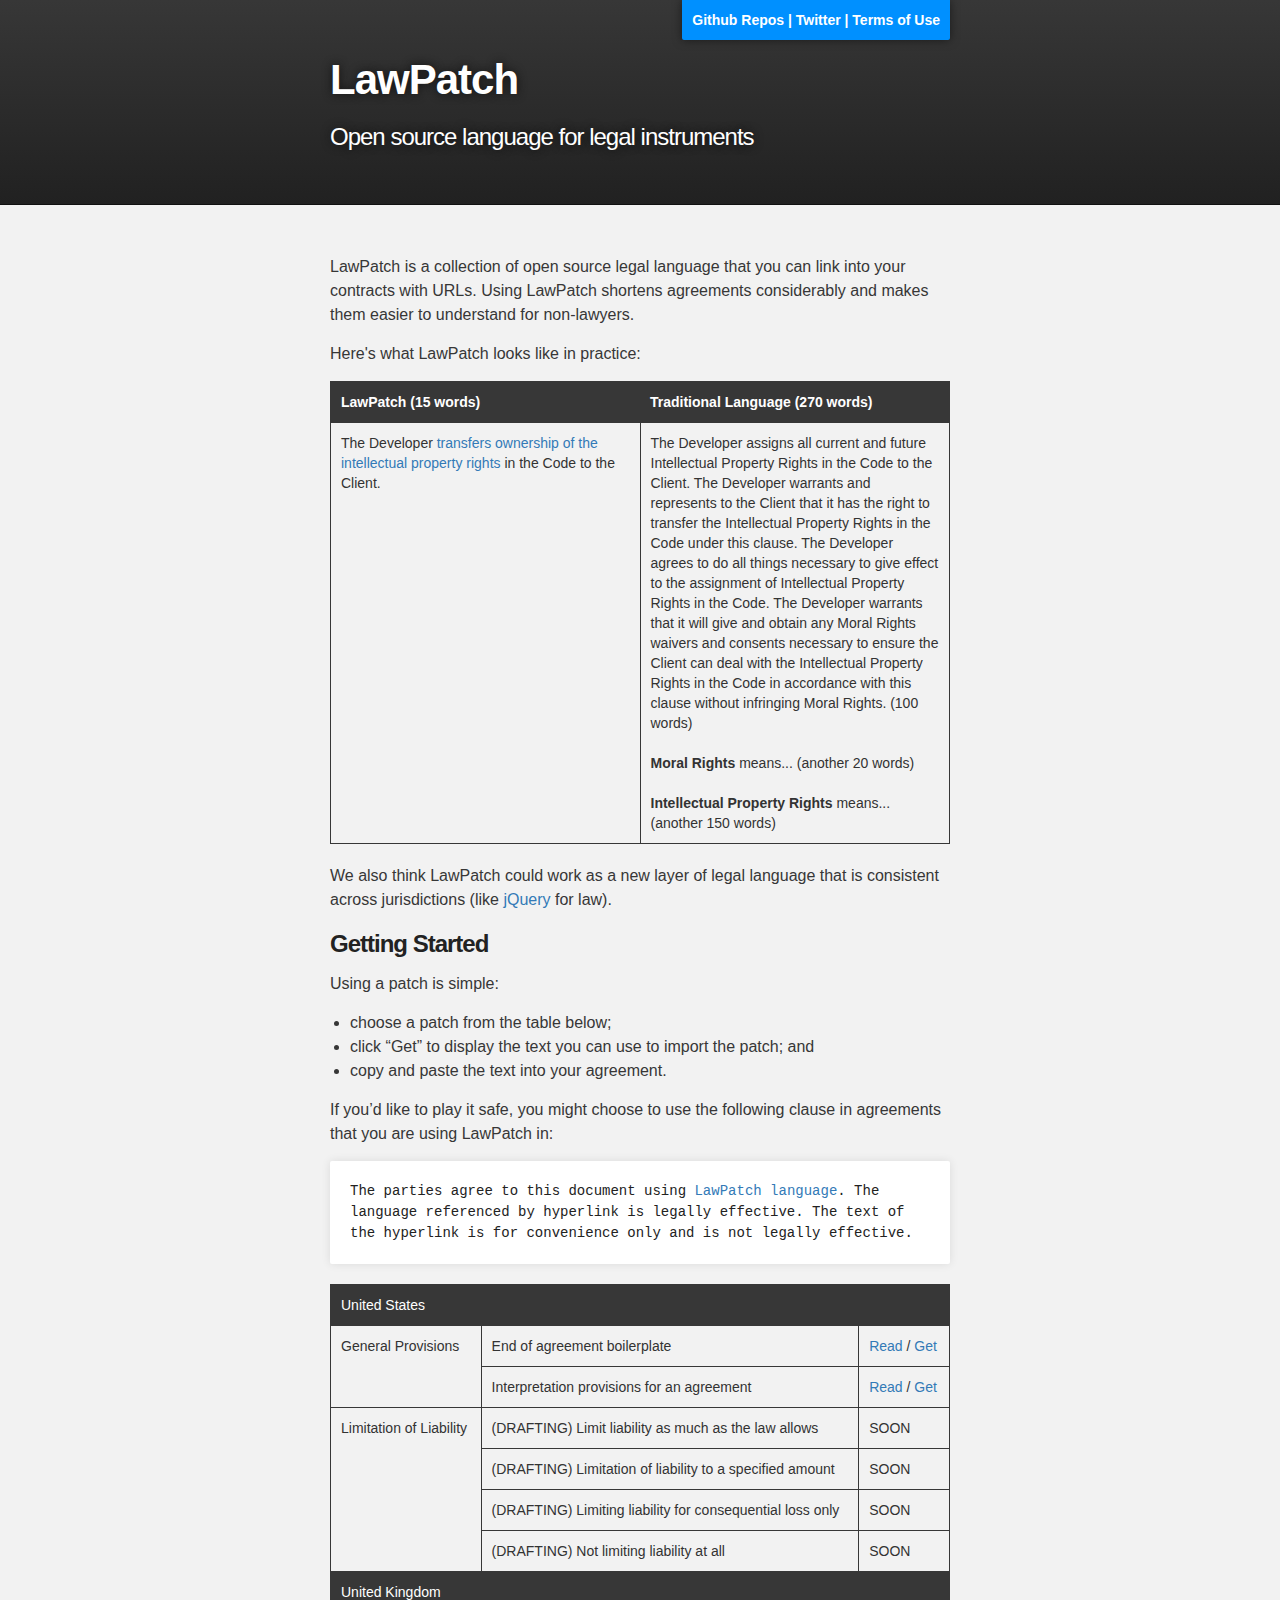
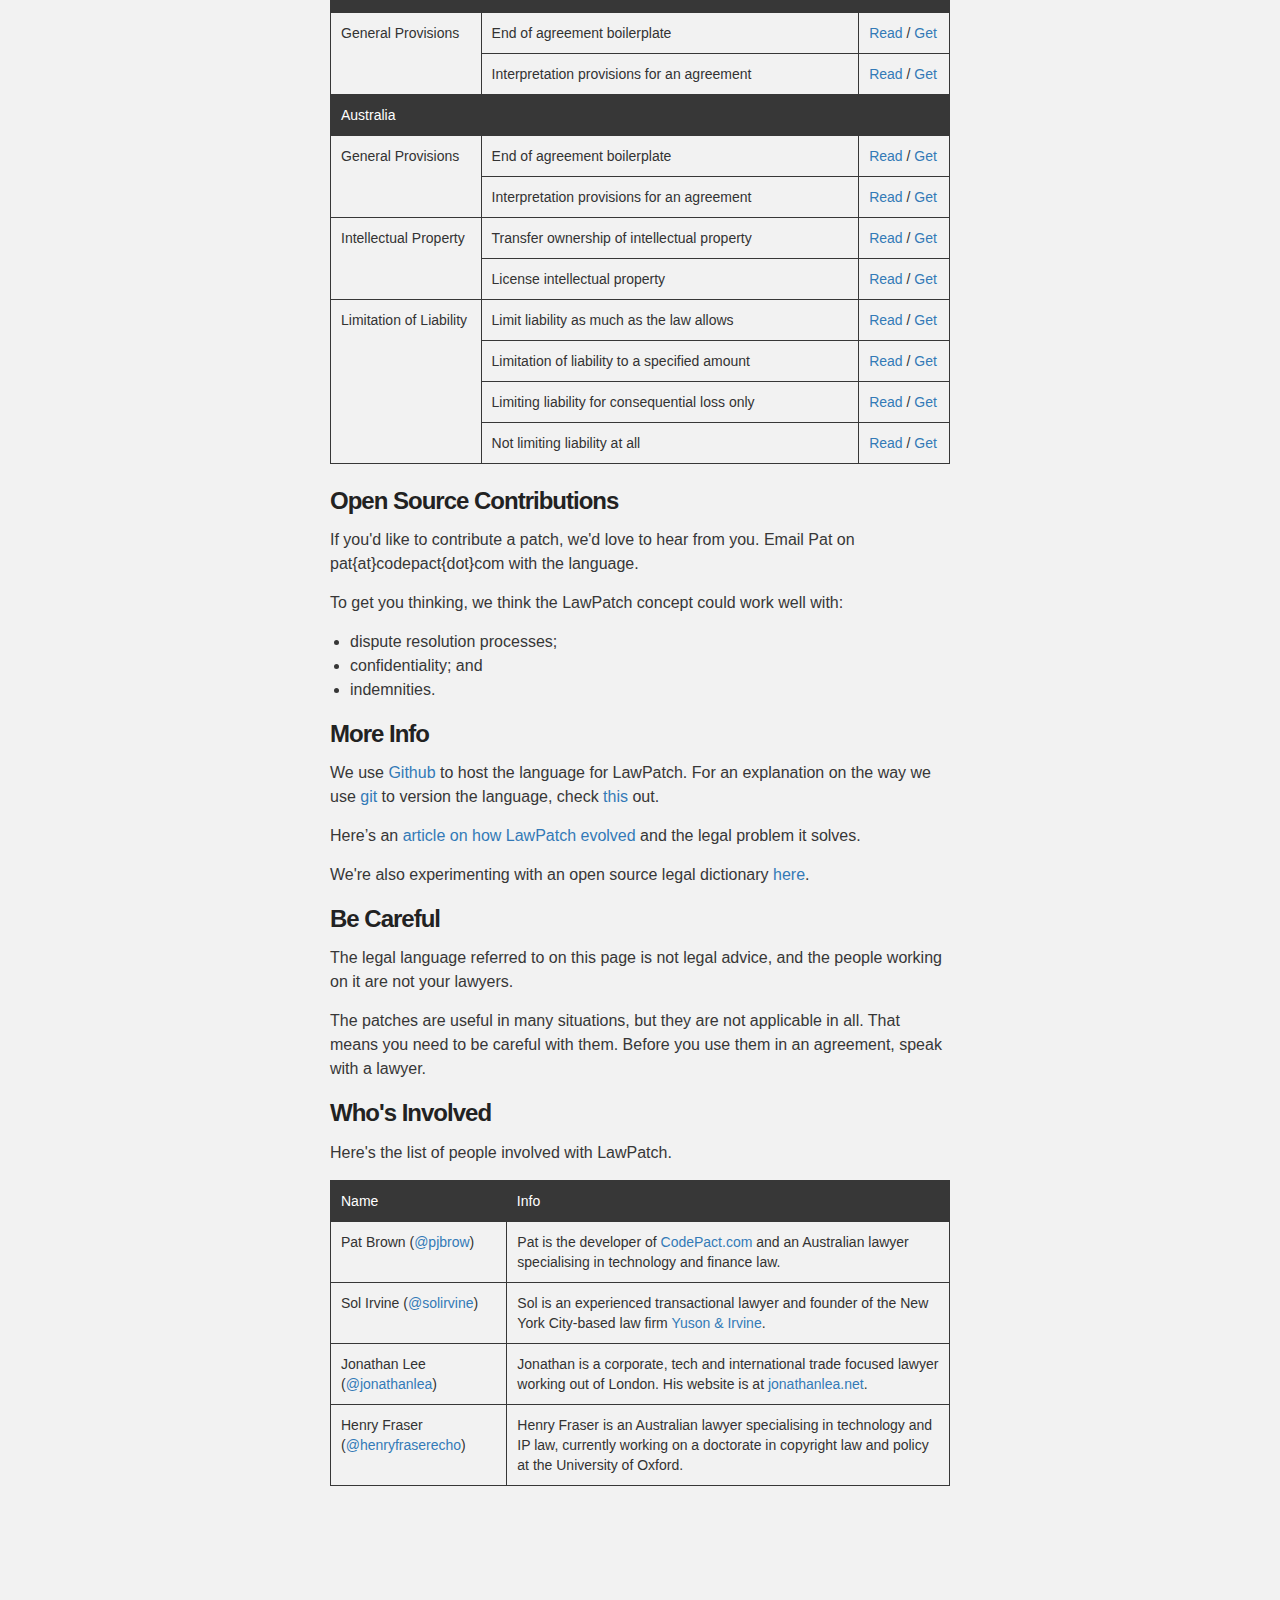
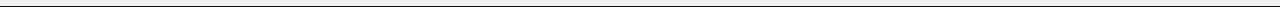
==== index.html @ eed58f00 "Update IP transfer head example to release" ====
<!DOCTYPE html>
<html>

<head>
    <meta charset='utf-8'>
    <meta http-equiv="X-UA-Compatible" content="chrome=1">
    <meta name="description" content="LawPatch : Language patches for legal instruments.">
    <title>LawPatch</title>

    <!--Github and my style sheets -->
    <link rel="stylesheet" type="text/css" media="screen" href="stylesheets/stylesheet.css">
    <link rel="stylesheet" type="text/css" media="screen" href="lawpatch_styles.css">

    <!--Mixpanel and JQuery and https://github.com/chjj/marked-->
    <script src="javascripts/mixpanel.js" type="text/javascript"></script>
    <script src="javascripts/underscore-min.js" type="text/javascript"></script>
    <script src="javascripts/marked.js" type="text/javascript"></script>
    <script src="https://ajax.googleapis.com/ajax/libs/jquery/2.1.3/jquery.min.js"></script>


    <!--Bootbox Modal dependencies-->
    <link rel="stylesheet" type="text/css" href="bootstrap/css/bootstrap.min.css">
    <script src="bootstrap/js/bootstrap.min.js"></script>
    <script src="javascripts/bootbox.js"></script>
    <script src="content_functions.js"></script>
    <script src="content_object.js"></script>

    <!--Precedence styles-->
    <style type="text/css" media="">
        td {
            padding: 10px;
        }
        table {
            width: 100%;
        }
        th {
            padding: 10px;
        }
    </style>
</head>

<body>

    <!-- HEADER -->
    <div id="header_wrap" class="outer">
        <header class="inner">
            <div id="terms_banner">
                <a class="white" href="https://github.com/lawpatch" target="_blank">Github Repos</a> |
                <a class="white" href="https://twitter.com/lawpatch" target="_blank">Twitter</a> |
                <a class="white" style="left:10px;" href="https://github.com/lawpatch/lawpatch-terms/blob/master/terms.md"
                target="_blank">Terms of Use</a>
            </div>

            <h1 id="project_title">LawPatch</h1>
            <h2 id="project_tagline">Open source language for legal instruments</h2>

        </header>
    </div>

    <!-- MAIN CONTENT -->
    <div id="main_content_wrap" class="outer">
        <section id="main_content" class="inner">
            <p>LawPatch is a collection of open source legal language that you can link
                into your contracts with URLs. Using LawPatch shortens agreements considerably and makes them easier to understand
                for non-lawyers. </p>

            <p>Here's what LawPatch looks like in practice:</p>

            <table>
                <tr>
                    <th style="width:50%"><b class="bold">LawPatch (15 words)</b>
                    </th>
                    <th style="width:50%"><b class="bold">Traditional Language (270 words)</b>
                    </th>
                </tr>
                <tr>
                    <td style="padding:10px;">
                        The Developer <a href="https://github.com/lawpatch/au-ip_transfer/blob/6d7ad28f3d20fc058b656424a0a5836398ce736f/au-ip_transfer.md">transfers ownership of the intellectual property rights</a> in the Code to the Client.</a>
                    </td>
                    <td style="padding:10px;height:350px;">
                    
                        The Developer assigns all current and future Intellectual Property Rights in the Code to the Client. The Developer warrants and represents to the Client that it has the right to transfer the Intellectual Property Rights in the Code under this clause. The Developer agrees to do all things necessary to give effect to the assignment of Intellectual Property Rights in the Code. The Developer warrants that it will give and obtain any Moral Rights waivers and consents necessary to ensure the Client can deal with the Intellectual Property Rights in the Code in accordance with this clause without infringing Moral Rights. (100 words)
                        <br>
                        <br>
                        <b>Moral Rights</b> means... (another 20 words)
                        <br>
                        <br>
                        <b>Intellectual Property Rights</b> means... (another 150 words)
                    
                    </td>
                </tr>
            </table>
<p>We also think LawPatch could work as a new layer of legal language that is consistent across jurisdictions (like <a href="https://jquery.com/">jQuery</a> for law).</p>
            <h3>
Getting Started
</h3>

            <p>Using a patch is simple:</p>
            <ul>
                <li>choose a patch from the table below;</li>
                <li>click “Get” to display the text you can use to import the patch; and</li>
                <li>copy and paste the text into your agreement.</li>
            </ul>

            <p>If you’d like to play it safe, you might choose to use the following clause
                in agreements that you are using LawPatch in:</p>

            <div class="clause-card">
                The parties agree to this document using <a href="http://lawpatch.org">LawPatch language</a>. The language
                referenced by hyperlink is legally effective. The text of the hyperlink
                is for convenience only and is not legally effective.</div>


            <br>
            <table>

                <!--UNITED STATES-->

                <tr>
                    <th colspan=3>United States</th>
                </tr>
                <tr>
                    <td rowspan="2">General Provisions</td>
                    <td>End of agreement boilerplate</td>
                    <td id="us-boilerplate"></td>
                </tr>
                <tr>
                    <td>Interpretation provisions for an agreement</td>
                    <td id="us-interpretation"></td>
                </tr>
                <tr>
                    <td rowspan="4">Limitation of Liability</td>
                    <td>(DRAFTING) Limit liability as much as the law allows</td>
                    <td>SOON</td>
                </tr>
                <tr>
                    <td>(DRAFTING) Limitation of liability to a specified amount</td>
                    <td>SOON</td>
                </tr>
                <tr>
                    <td>(DRAFTING) Limiting liability for consequential loss only</td>
                    <td>SOON</td>
                </tr>
                <tr>
                    <td>(DRAFTING) Not limiting liability at all</td>
                    <td>SOON</td>
                </tr>

                <!--UNITED KINGDOM-->

                <tr>
                    <th colspan=3>United Kingdom</th>
                </tr>
                <tr>
                    <td rowspan="2">General Provisions</td>
                    <td>End of agreement boilerplate</td>
                    <td id="uk-boilerplate"></td>
                </tr>
                <tr>
                    <td>Interpretation provisions for an agreement</td>
                    <td id="uk-interpretation"></td>
                </tr>

                <!--AUSTRALIA-->

                <tr>
                    <th colspan=3>Australia</th>
                </tr>

                <tr>
                    <td rowspan="2">General Provisions</td>
                    <td>End of agreement boilerplate</td>
                    <td id="au-boilerplate"></td>
                </tr>
                <tr>
                    <td>Interpretation provisions for an agreement</td>
                    <td id="au-interpretation"></td>
                </tr>
                <tr>
                    <td rowspan="2">Intellectual Property</td>
                    <td>Transfer ownership of intellectual property</td>
                    <td id="au-ip_transfer"></td>
                </tr>
                <tr>
                    <td>License intellectual property</td>
                    <td id="au-license_ip"></td>
                </tr>
                <tr>
                    <td rowspan="4">Limitation of Liability</td>
                    <td>Limit liability as much as the law allows</td>
                    <td id="au-limitation-0"></td>
                </tr>
                <tr>
                    <td>Limitation of liability to a specified amount</td>
                    <td id="au-limitation-1"></td>
                </tr>
                <tr>
                    <td>Limiting liability for consequential loss only</td>
                    <td id="au-limitation-2"></td>
                </tr>
                <tr>
                    <td>Not limiting liability at all</td>
                    <td id="au-limitation-3"></td>
                </tr>

            </table>


            <h3>Open Source Contributions</h3>

            <p>If you'd like to contribute a patch, we'd love to hear from you. Email
                Pat on pat{at}codepact{dot}com with the language.
                </p>
            <p>To get you thinking, we think the LawPatch concept could work well
                with:
            </p>
            <ul>
                <li>dispute resolution processes;</li>
                <li>confidentiality; and</li>
                <li>indemnities.</li>
            </ul>

            <h3>More Info</h3>
            <p>We use <a href="http://github.com">Github</a> to host the language for LawPatch. For an explanation
                on the way we use <a href="https://git-scm.com/">git</a> to version the language, check <a href="https://github.com/lawpatch/lawpatch-docs/blob/master/versioning.md">this</a> out.</p>
            <p>Here’s an <a href="http://blog.codepact.com/lawpatch/">article on how LawPatch evolved</a> and
                the legal problem it solves.</p>
            <p>We're also experimenting with an open source legal dictionary
                <a href="https://github.com/lawpatch/dictionary">here</a>.
            </p>
            <h3>Be Careful</h3>
            <p>
                The legal language referred to on this page is not legal advice, and the people
                working on it are not your lawyers.
            </p>
            <p>
                The patches are useful in many situations, but they are not applicable in all.
                That means you need to be careful with them. Before you use them
                in an agreement, speak with a lawyer.</p>

            <h3>Who's Involved</h3>
            <p>Here's the list of people involved with LawPatch.</p>

            <table>
                <tr>
                    <th>Name</th>
                    <th>Info</th>
                </tr>
                <tr>
                    <td>Pat Brown (<a href="https://twitter.com/pjbrow">@pjbrow</a>)</td>
                    <td>Pat is the developer of <a href="http://codepact.com">CodePact.com</a> and
                        an Australian lawyer specialising in technology and finance
                        law.
                    </td>
                </tr>
                <tr>
                    <td>Sol Irvine (<a href="https://twitter.com/solirvine">@solirvine</a>)</td>
                    <td>Sol is an experienced transactional lawyer and founder of the
                        New York City-based law firm <a href="http://www.yusonirvine.com/">Yuson & Irvine</a>.</td>
                </tr>
                <tr>
                    <td>Jonathan Lee (<a href="https://twitter.com/jonathanlea">@jonathanlea</a>)</td>
                    <td>Jonathan is a corporate, tech and international trade focused
                        lawyer working out of London. His website is at <a href="http://www.jonathanlea.net/">jonathanlea.net</a>.</td>
                </tr>
                <tr>
                    <td>Henry Fraser (<a href="https://twitter.com/henryfraserecho">@henryfraserecho</a>)</td>
                    <td>Henry Fraser is an Australian lawyer specialising in technology and IP law, currently working on a doctorate in copyright law and policy at the University of Oxford.</td>
                </tr>
            </table>
            <br>
            <br>
            <br>
            <br>
</body>

</html>
---- stylesheets/stylesheet.css ----
/*******************************************************************************
Slate Theme for GitHub Pages
by Jason Costello, @jsncostello
*******************************************************************************/

@import url(github-light.css);

/*******************************************************************************
MeyerWeb Reset
*******************************************************************************/

html, body, div, span, applet, object, iframe,
h1, h2, h3, h4, h5, h6, p, blockquote, pre,
a, abbr, acronym, address, big, cite, code,
del, dfn, em, img, ins, kbd, q, s, samp,
small, strike, strong, sub, sup, tt, var,
b, u, i, center,
dl, dt, dd, ol, ul, li,
fieldset, form, label, legend,
table, caption, tbody, tfoot, thead, tr, th, td,
article, aside, canvas, details, embed,
figure, figcaption, footer, header, hgroup,
menu, nav, output, ruby, section, summary,
time, mark, audio, video {
  margin: 0;
  padding: 0;
  border: 0;
  font: inherit;
  vertical-align: baseline;
}

/* HTML5 display-role reset for older browsers */
article, aside, details, figcaption, figure,
footer, header, hgroup, menu, nav, section {
  display: block;
}

ol, ul {
  list-style: none;
}

table {
  border-collapse: collapse;
  border-spacing: 0;
}

/*******************************************************************************
Theme Styles
*******************************************************************************/

body {
  box-sizing: border-box;
  color:#373737;
  background: #212121;
  font-size: 16px;
  font-family: 'Myriad Pro', Calibri, Helvetica, Arial, sans-serif;
  line-height: 1.5;
  -webkit-font-smoothing: antialiased;
}

h1, h2, h3, h4, h5, h6 {
  margin: 10px 0;
  font-weight: 700;
  color:#222222;
  font-family: 'Lucida Grande', 'Calibri', Helvetica, Arial, sans-serif;
  letter-spacing: -1px;
}

h1 {
  font-size: 36px;
  font-weight: 700;
}

h2 {
  padding-bottom: 10px;
  font-size: 32px;
  background: url('../images/bg_hr.png') repeat-x bottom;
}

h3 {
  font-size: 24px;
}

h4 {
  font-size: 21px;
}

h5 {
  font-size: 18px;
}

h6 {
  font-size: 16px;
}

p {
  margin: 10px 0 15px 0;
}

footer p {
  color: #f2f2f2;
}

a {
  text-decoration: none;
  color: #007edf;
  text-shadow: none;

  transition: color 0.5s ease;
  transition: text-shadow 0.5s ease;
  -webkit-transition: color 0.5s ease;
  -webkit-transition: text-shadow 0.5s ease;
  -moz-transition: color 0.5s ease;
  -moz-transition: text-shadow 0.5s ease;
  -o-transition: color 0.5s ease;
  -o-transition: text-shadow 0.5s ease;
  -ms-transition: color 0.5s ease;
  -ms-transition: text-shadow 0.5s ease;
}

a:hover, a:focus {text-decoration: underline;}

footer a {
  color: #F2F2F2;
  text-decoration: underline;
}

em {
  font-style: italic;
}

strong {
  font-weight: bold;
}

img {
  position: relative;
  margin: 0 auto;
  max-width: 739px;
  padding: 5px;
  margin: 10px 0 10px 0;
  border: 1px solid #ebebeb;

  box-shadow: 0 0 5px #ebebeb;
  -webkit-box-shadow: 0 0 5px #ebebeb;
  -moz-box-shadow: 0 0 5px #ebebeb;
  -o-box-shadow: 0 0 5px #ebebeb;
  -ms-box-shadow: 0 0 5px #ebebeb;
}

p img {
  display: inline;
  margin: 0;
  padding: 0;
  vertical-align: middle;
  text-align: center;
  border: none;
}

pre, code {
  width: 100%;
  color: #222;
  background-color: #fff;

  font-family: Monaco, "Bitstream Vera Sans Mono", "Lucida Console", Terminal, monospace;
  font-size: 14px;

  border-radius: 2px;
  -moz-border-radius: 2px;
  -webkit-border-radius: 2px;
}

pre {
  width: 100%;
  padding: 10px;
  box-shadow: 0 0 10px rgba(0,0,0,.1);
  overflow: auto;
}

code {
  padding: 3px;
  margin: 0 3px;
  box-shadow: 0 0 10px rgba(0,0,0,.1);
}

pre code {
  display: block;
  box-shadow: none;
}

blockquote {
  color: #666;
  margin-bottom: 20px;
  padding: 0 0 0 20px;
  border-left: 3px solid #bbb;
}


ul, ol, dl {
  margin-bottom: 15px
}

ul {
  list-style-position: inside;
  list-style: disc;
  padding-left: 20px;
}

ol {
  list-style-position: inside;
  list-style: decimal;
  padding-left: 20px;
}

dl dt {
  font-weight: bold;
}

dl dd {
  padding-left: 20px;
  font-style: italic;
}

dl p {
  padding-left: 20px;
  font-style: italic;
}

hr {
  height: 1px;
  margin-bottom: 5px;
  border: none;
  background: url('../images/bg_hr.png') repeat-x center;
}

table {
  border: 1px solid #373737;
  margin-bottom: 20px;
  text-align: left;
 }

th {
  font-family: 'Lucida Grande', 'Helvetica Neue', Helvetica, Arial, sans-serif;
  padding: 10px;
  background: #373737;
  color: #fff;
 }

td {
  padding: 10px;
  border: 1px solid #373737;
 }

form {
  background: #f2f2f2;
  padding: 20px;
}

/*******************************************************************************
Full-Width Styles
*******************************************************************************/

.outer {
  width: 100%;
}

.inner {
  position: relative;
  max-width: 640px;
  padding: 20px 10px;
  margin: 0 auto;
}

#forkme_banner {
  display: block;
  position: absolute;
  top:0;
  right: 10px;
  z-index: 10;
  padding: 10px 50px 10px 10px;
  color: #fff;
  background: url('../images/blacktocat.png') #0090ff no-repeat 95% 50%;
  font-weight: 700;
  box-shadow: 0 0 10px rgba(0,0,0,.5);
  border-bottom-left-radius: 2px;
  border-bottom-right-radius: 2px;
}

#header_wrap {
  background: #212121;
  background: -moz-linear-gradient(top, #373737, #212121);
  background: -webkit-linear-gradient(top, #373737, #212121);
  background: -ms-linear-gradient(top, #373737, #212121);
  background: -o-linear-gradient(top, #373737, #212121);
  background: linear-gradient(top, #373737, #212121);
}

#header_wrap .inner {
  padding: 50px 10px 30px 10px;
}

#project_title {
  margin: 0;
  color: #fff;
  font-size: 42px;
  font-weight: 700;
  text-shadow: #111 0px 0px 10px;
}

#project_tagline {
  color: #fff;
  font-size: 24px;
  font-weight: 300;
  background: none;
  text-shadow: #111 0px 0px 10px;
}

#downloads {
  position: absolute;
  width: 210px;
  z-index: 10;
  bottom: -40px;
  right: 0;
  height: 70px;
  background: url('../images/icon_download.png') no-repeat 0% 90%;
}

.zip_download_link {
  display: block;
  float: right;
  width: 90px;
  height:70px;
  text-indent: -5000px;
  overflow: hidden;
  background: url(../images/sprite_download.png) no-repeat bottom left;
}

.tar_download_link {
  display: block;
  float: right;
  width: 90px;
  height:70px;
  text-indent: -5000px;
  overflow: hidden;
  background: url(../images/sprite_download.png) no-repeat bottom right;
  margin-left: 10px;
}

.zip_download_link:hover {
  background: url(../images/sprite_download.png) no-repeat top left;
}

.tar_download_link:hover {
  background: url(../images/sprite_download.png) no-repeat top right;
}

#main_content_wrap {
  background: #f2f2f2;
  border-top: 1px solid #111;
  border-bottom: 1px solid #111;
}

#main_content {
  padding-top: 40px;
}

#footer_wrap {
  background: #212121;
}



/*******************************************************************************
Small Device Styles
*******************************************************************************/

@media screen and (max-width: 480px) {
  body {
    font-size:14px;
  }

  #downloads {
    display: none;
  }

  .inner {
    min-width: 320px;
    max-width: 480px;
  }

  #project_title {
  font-size: 32px;
  }

  h1 {
    font-size: 28px;
  }

  h2 {
    font-size: 24px;
  }

  h3 {
    font-size: 21px;
  }

  h4 {
    font-size: 18px;
  }

  h5 {
    font-size: 14px;
  }

  h6 {
    font-size: 12px;
  }

  code, pre {
    min-width: 320px;
    max-width: 480px;
    font-size: 11px;
  }

}
---- lawpatch_styles.css ----
/*Overriding Bootstrap styles*/

p {
    -webkit-font-smoothing: antialiased;
    border-bottom-color: rgb(55, 55, 55);
    border-bottom-style: none;
    border-bottom-width: 0px;
    border-image-outset: 0px;
    border-image-repeat: stretch;
    border-image-slice: 100%;
    border-image-source: none;
    border-image-width: 1;
    border-left-color: rgb(55, 55, 55);
    border-left-style: none;
    border-left-width: 0px;
    border-right-color: rgb(55, 55, 55);
    border-right-style: none;
    border-right-width: 0px;
    border-top-color: rgb(55, 55, 55);
    border-top-style: none;
    border-top-width: 0px;
    color: rgb(55, 55, 55);
    display: block;
    font-family: 'Myriad Pro', Calibri, Helvetica, Arial, sans-serif;
    font-size: 16px;
    font-stretch: normal;
    font-style: normal;
    font-variant: normal;
    font-weight: normal;
    /*height: 72px;*/
    line-height: 24px;
    margin-bottom: 15px;
    margin-left: 0px;
    margin-right: 0px;
    margin-top: 10px;
    padding-bottom: 0px;
    padding-left: 0px;
    padding-right: 0px;
    padding-top: 0px;
    vertical-align: baseline;
}
li {
    -webkit-font-smoothing: antialiased;
    border-bottom-color: rgb(55, 55, 55);
    border-bottom-style: none;
    border-bottom-width: 0px;
    border-image-outset: 0px;
    border-image-repeat: stretch;
    border-image-slice: 100%;
    border-image-source: none;
    border-image-width: 1;
    border-left-color: rgb(55, 55, 55);
    border-left-style: none;
    border-left-width: 0px;
    border-right-color: rgb(55, 55, 55);
    border-right-style: none;
    border-right-width: 0px;
    border-top-color: rgb(55, 55, 55);
    border-top-style: none;
    border-top-width: 0px;
    color: rgb(55, 55, 55);
    display: list-item;
    font-family: 'Myriad Pro', Calibri, Helvetica, Arial, sans-serif;
    font-size: 16px;
    font-stretch: normal;
    font-style: normal;
    font-variant: normal;
    font-weight: normal;
    height: 24px;
    line-height: 24px;
    list-style-image: none;
    list-style-position: outside;
    list-style-type: disc;
    margin-bottom: 0px;
    margin-left: 0px;
    margin-right: 0px;
    margin-top: 0px;
    padding-bottom: 0px;
    padding-left: 0px;
    padding-right: 0px;
    padding-top: 0px;
    text-align: left;
    vertical-align: baseline;
}
.clause-card{
-webkit-font-smoothing: antialiased;
background-color: rgb(255, 255, 255);
border-bottom-color: rgb(34, 34, 34);
border-bottom-left-radius: 2px;
border-bottom-right-radius: 2px;
border-bottom-style: none;
border-bottom-width: 0px;
border-image-outset: 0px;
border-image-repeat: stretch;
border-image-slice: 100%;
border-image-source: none;
border-image-width: 1;
border-left-color: rgb(34, 34, 34);
border-left-style: none;
border-left-width: 0px;
border-right-color: rgb(34, 34, 34);
border-right-style: none;
border-right-width: 0px;
border-top-color: rgb(34, 34, 34);
border-top-left-radius: 2px;
border-top-right-radius: 2px;
border-top-style: none;
border-top-width: 0px;
box-shadow: rgba(0, 0, 0, 0.0980392) 0px 0px 10px 0px;
color: rgb(34, 34, 34);
/*display: block;*/
font-family: Monaco, 'Bitstream Vera Sans Mono', 'Lucida Console', Terminal, monospace;
font-size: 14px;
font-stretch: normal;
font-style: normal;
font-variant: normal;
font-weight: normal;
/*height: 115px;*/
line-height: 21px;
margin-bottom: 0px;
margin-left: 0px;
margin-right: 0px;
margin-top: 0px;
overflow-x: auto;
overflow-y: auto;
padding-bottom: 20px;
padding-left: 20px;
padding-right: 20px;
padding-top: 20px;
vertical-align: baseline;
/*width: 640px;*/
}
.bold {
    font-weight: bold;
}
.cancel {
    float: right;
}
.bootbox-close-button {
    float: right;
}
.underline {
    text-decoration: underline;
}
.white {
    color: #FFFFFF;
}
.italic {
    font-style: italic;
}
#terms_banner {
    position: absolute;
    top: 0;
    right: 10px;
    z-index: 10;
    padding: 10px 10px 10px 10px;
    color: #fff;
    background: #0090ff no-repeat 95% 50%;
    font-weight: 700;
    box-shadow: 0 0 10px rgba(0, 0, 0, .5);
    border-bottom-left-radius: 2px;
    border-bottom-right-radius: 2px;
}
.repoName {
    width: 120px;
}
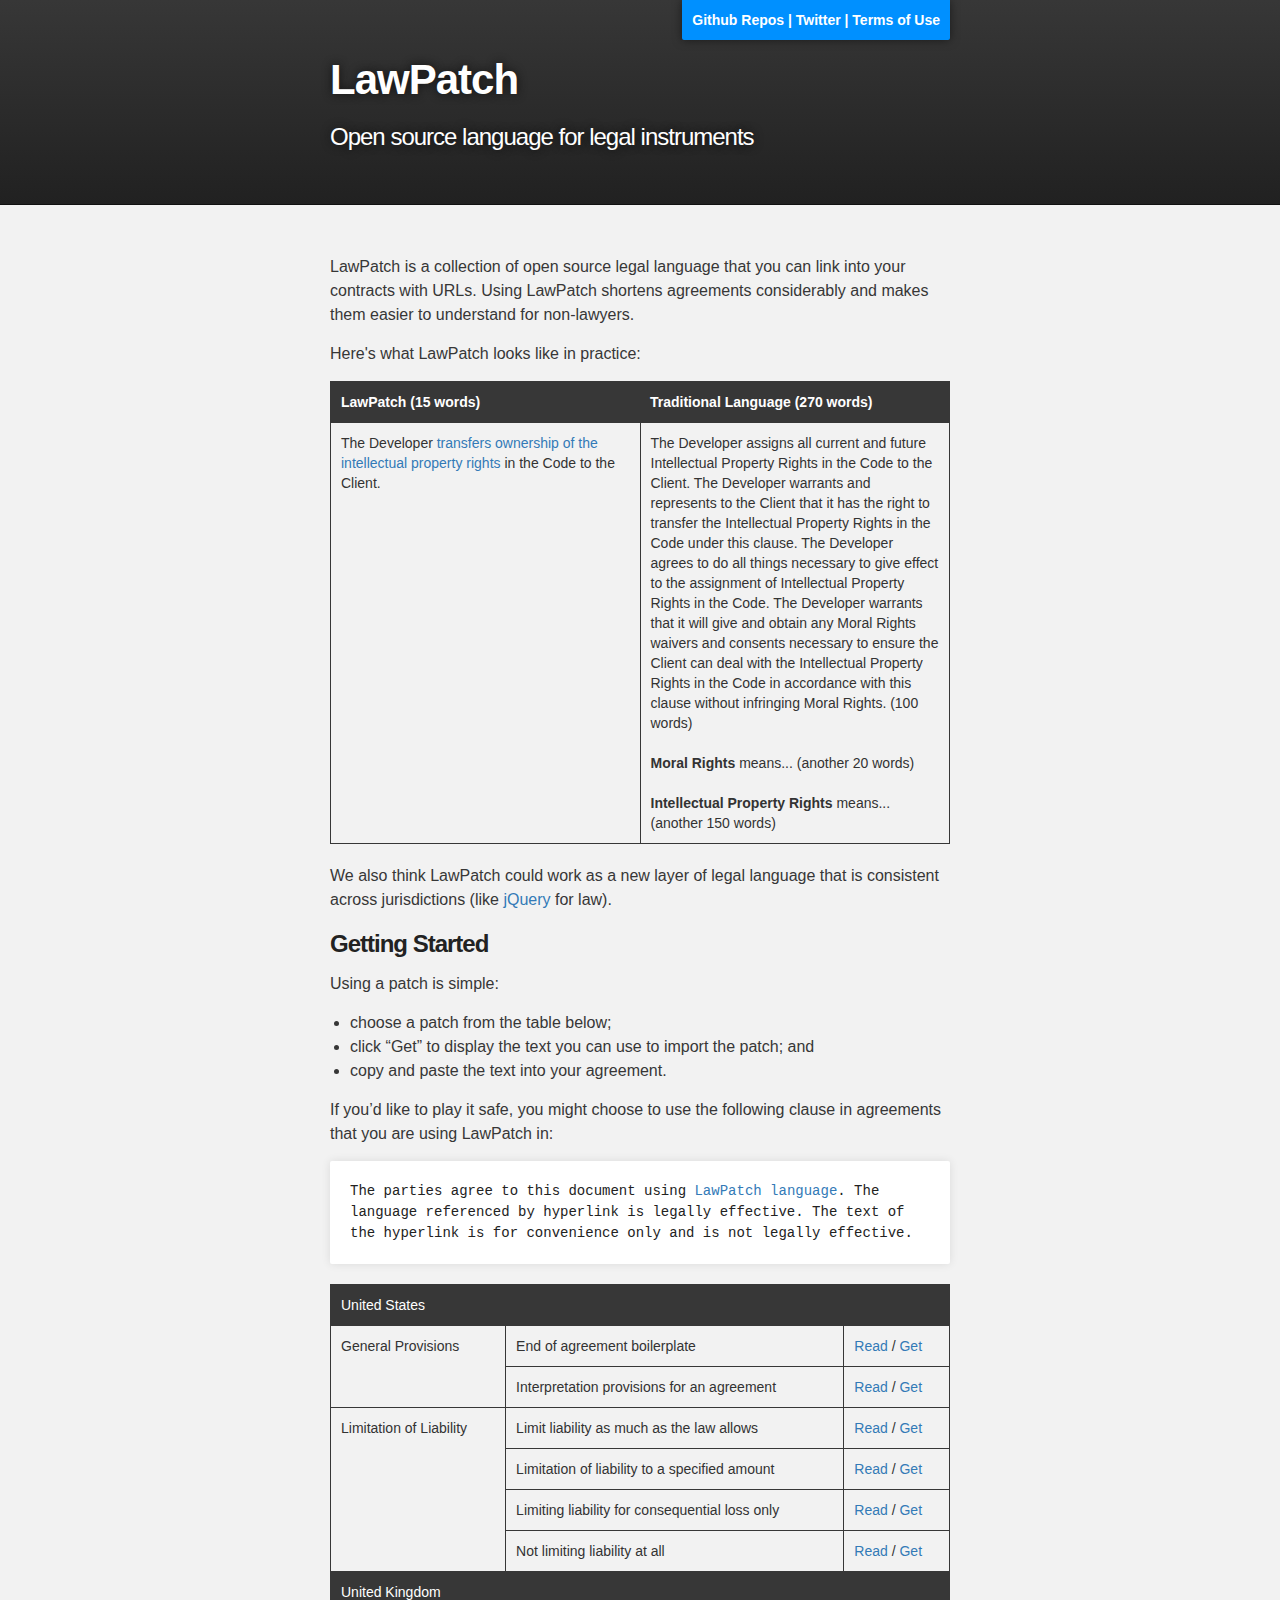
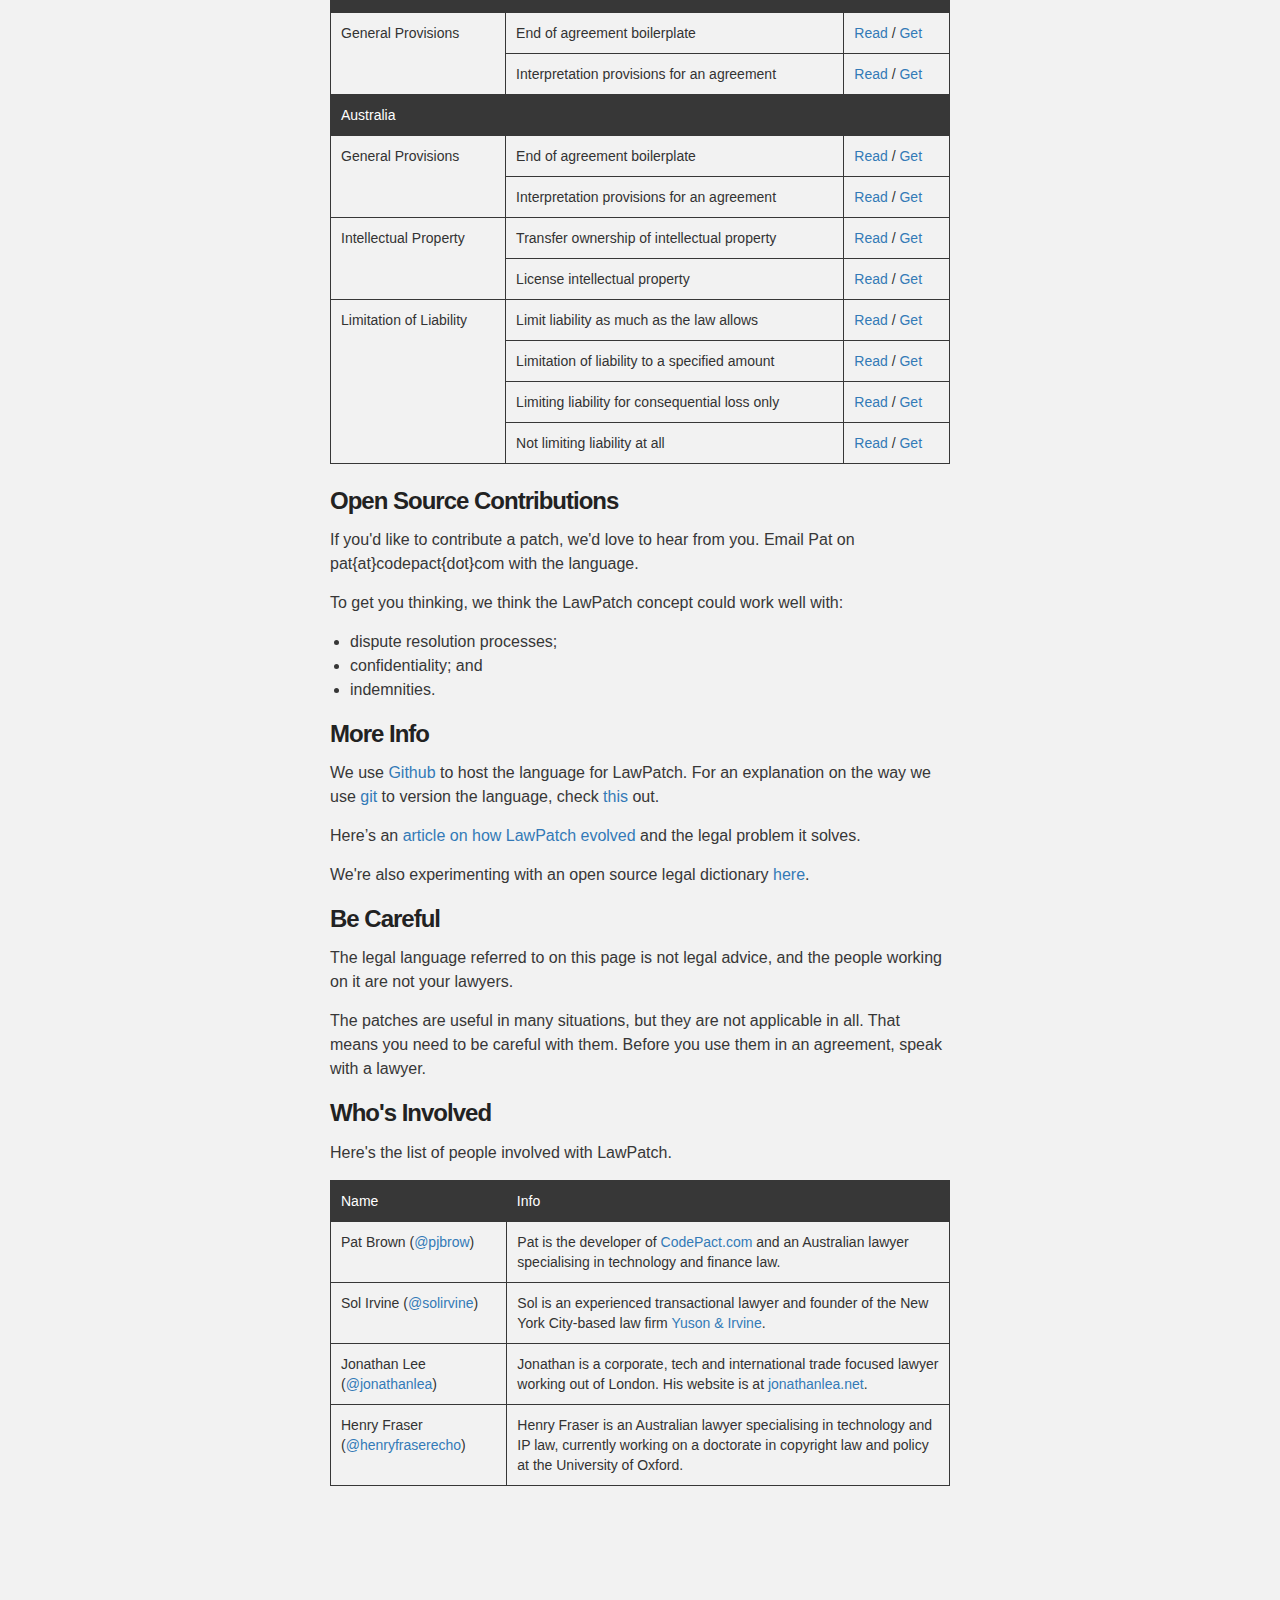
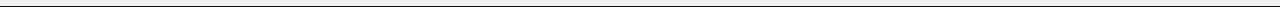
==== commit 75d2eca6: "Update for release of US limitation of liability" ====
--- a/index.html
+++ b/index.html
@@ -130,20 +130,20 @@
                 </tr>
                 <tr>
                     <td rowspan="4">Limitation of Liability</td>
-                    <td>(DRAFTING) Limit liability as much as the law allows</td>
-                    <td>SOON</td>
-                </tr>
-                <tr>
-                    <td>(DRAFTING) Limitation of liability to a specified amount</td>
-                    <td>SOON</td>
-                </tr>
-                <tr>
-                    <td>(DRAFTING) Limiting liability for consequential loss only</td>
-                    <td>SOON</td>
-                </tr>
-                <tr>
-                    <td>(DRAFTING) Not limiting liability at all</td>
-                    <td>SOON</td>
+                    <td>Limit liability as much as the law allows</td>
+                    <td id="us-limitation-0"></td>
+                </tr>
+                <tr>
+                    <td>Limitation of liability to a specified amount</td>
+                    <td id="us-limitation-1"></td>
+                </tr>
+                <tr>
+                    <td>Limiting liability for consequential loss only</td>
+                    <td id="us-limitation-2"></td>
+                </tr>
+                <tr>
+                    <td>Not limiting liability at all</td>
+                    <td id="us-limitation-3"></td>
                 </tr>
 
                 <!--UNITED KINGDOM-->
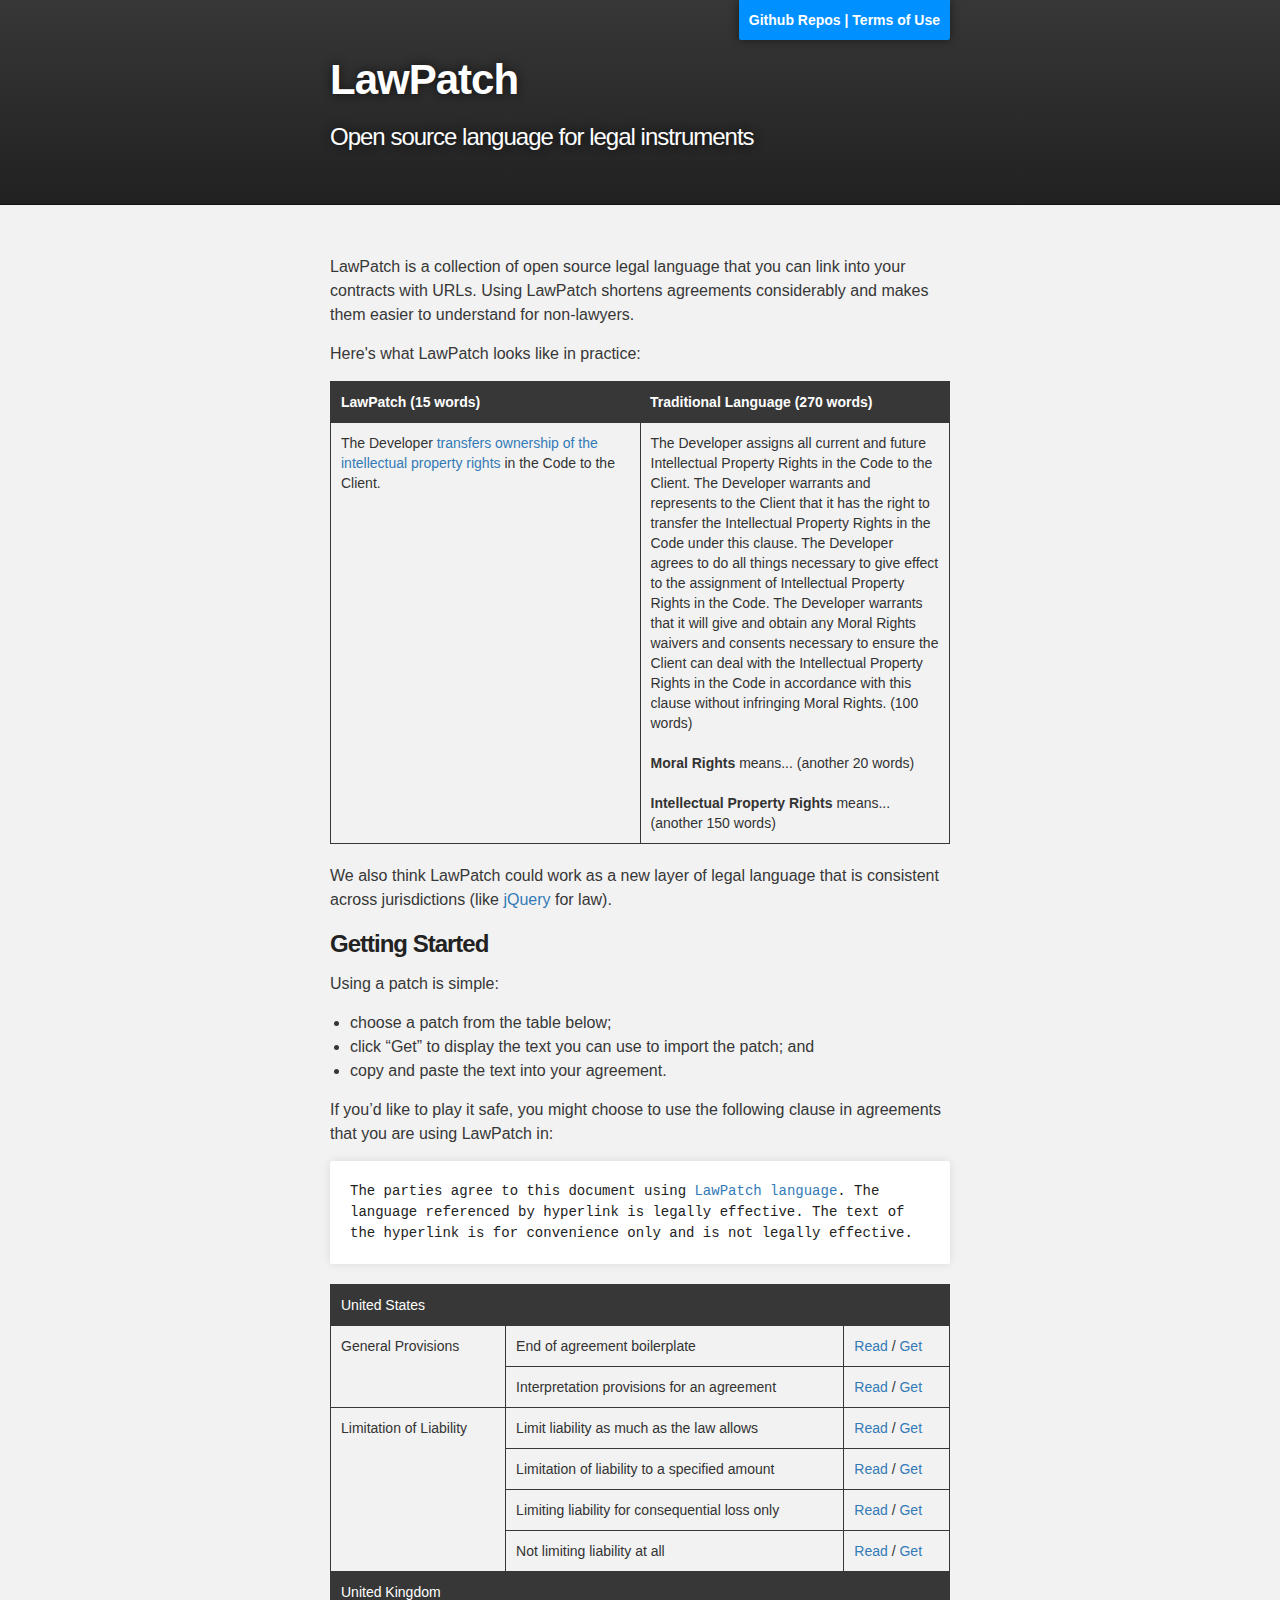
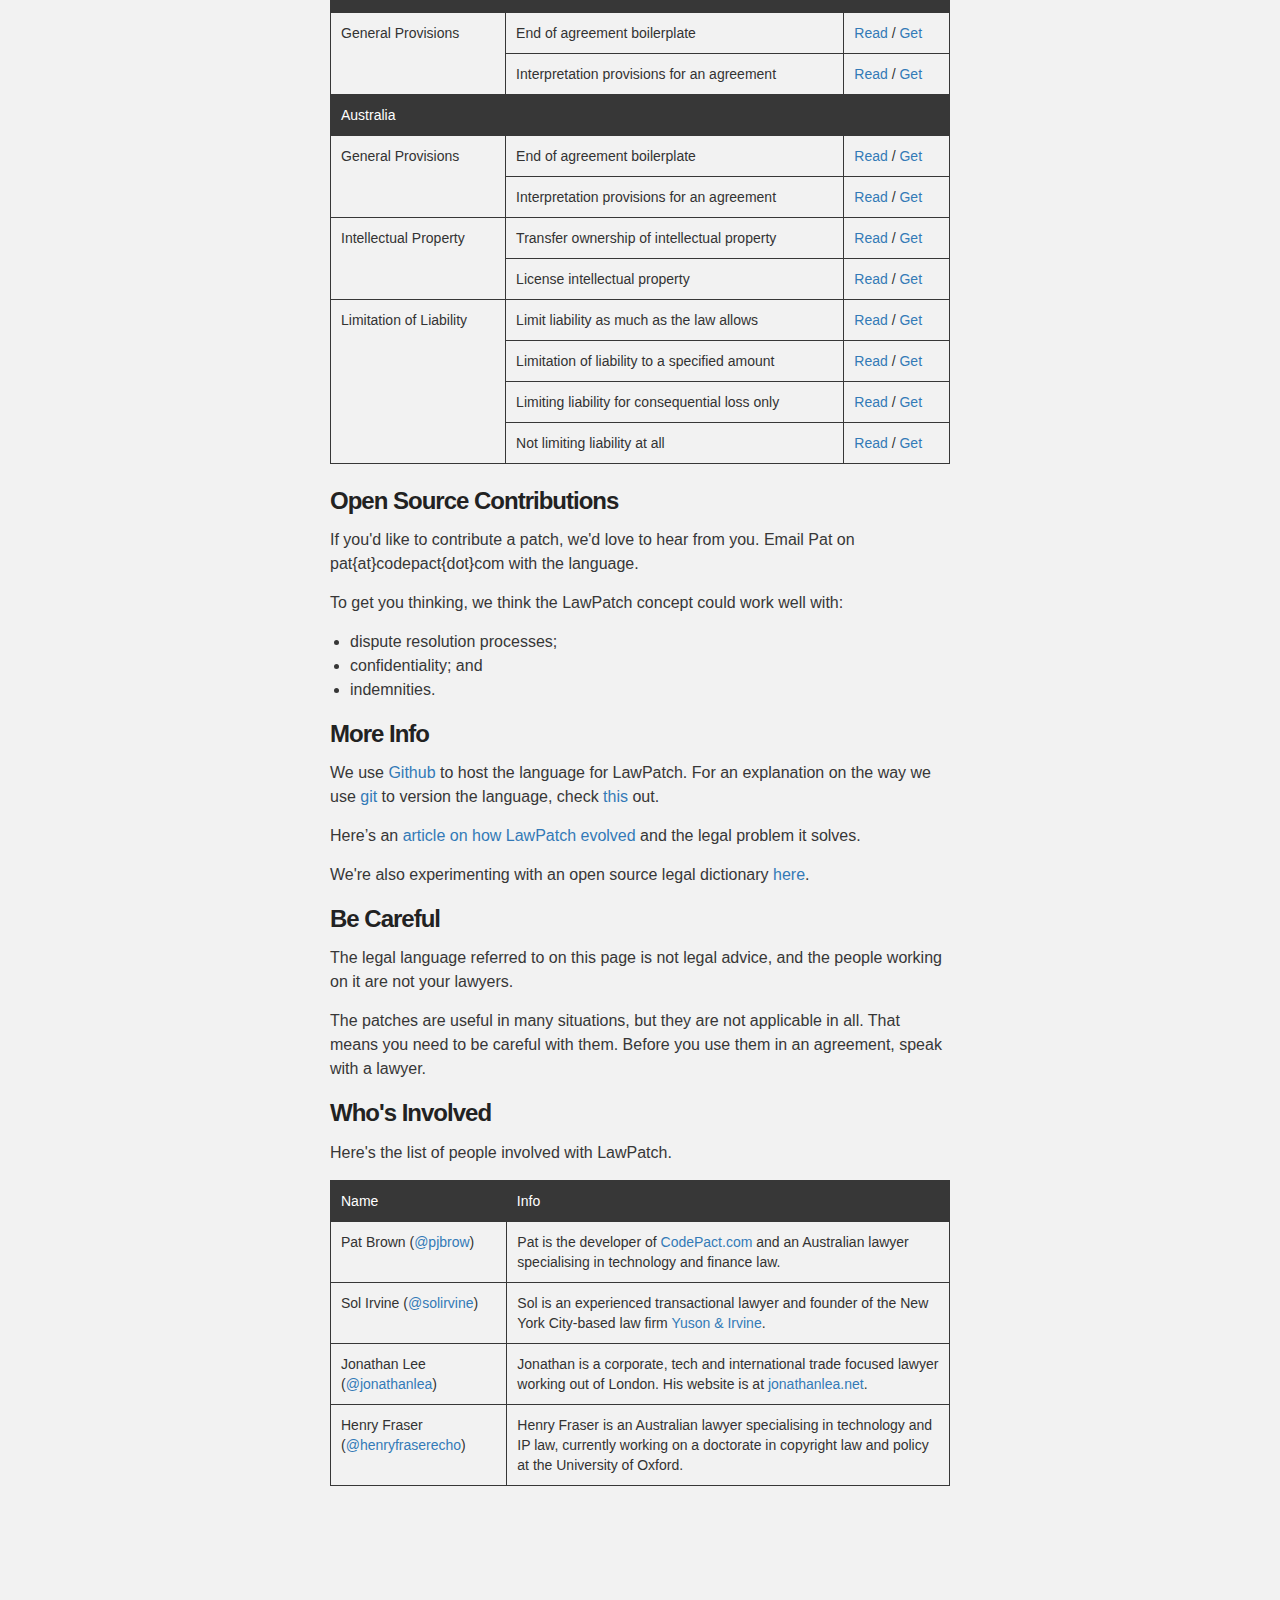
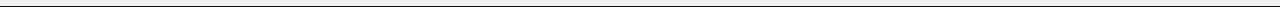
==== commit 6e9e9a86: "Update index.html" ====
--- a/index.html
+++ b/index.html
@@ -46,7 +46,6 @@
         <header class="inner">
             <div id="terms_banner">
                 <a class="white" href="https://github.com/lawpatch" target="_blank">Github Repos</a> |
-                <a class="white" href="https://twitter.com/lawpatch" target="_blank">Twitter</a> |
                 <a class="white" style="left:10px;" href="https://github.com/lawpatch/lawpatch-terms/blob/master/terms.md"
                 target="_blank">Terms of Use</a>
             </div>
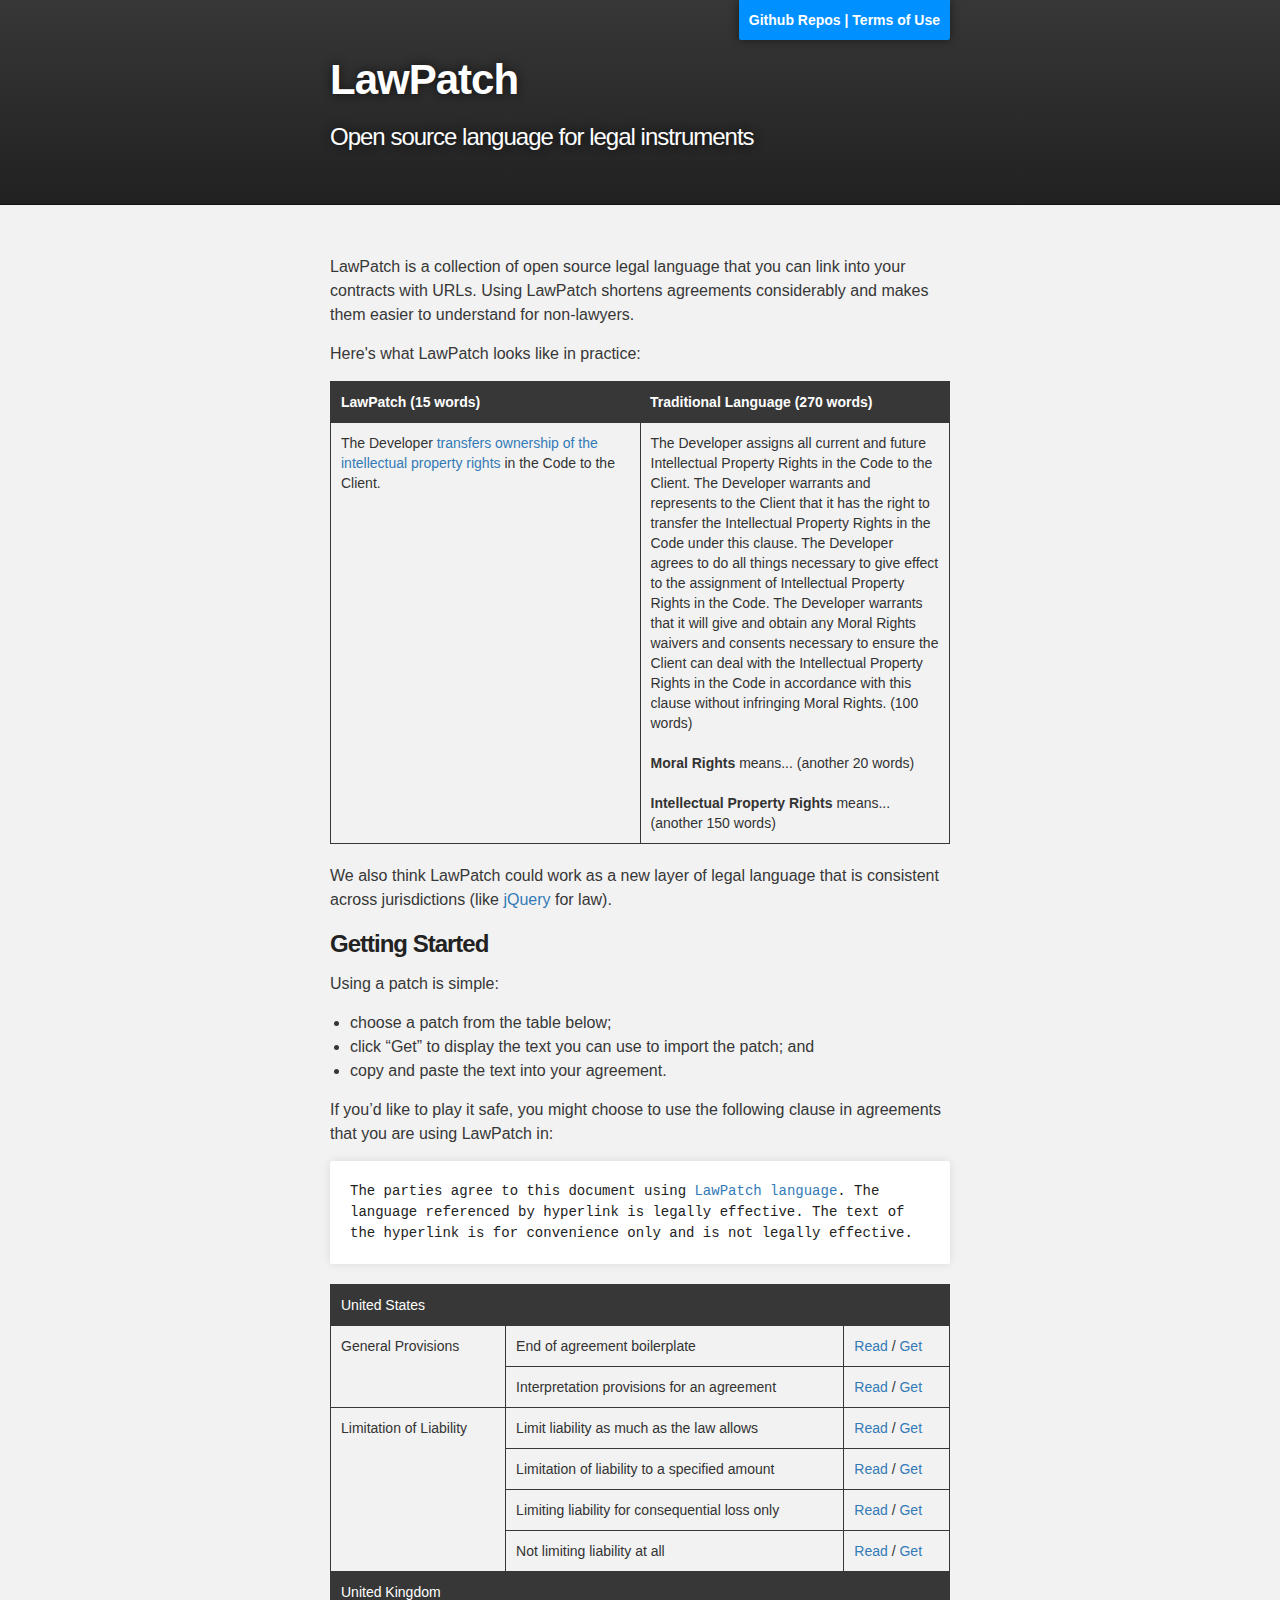
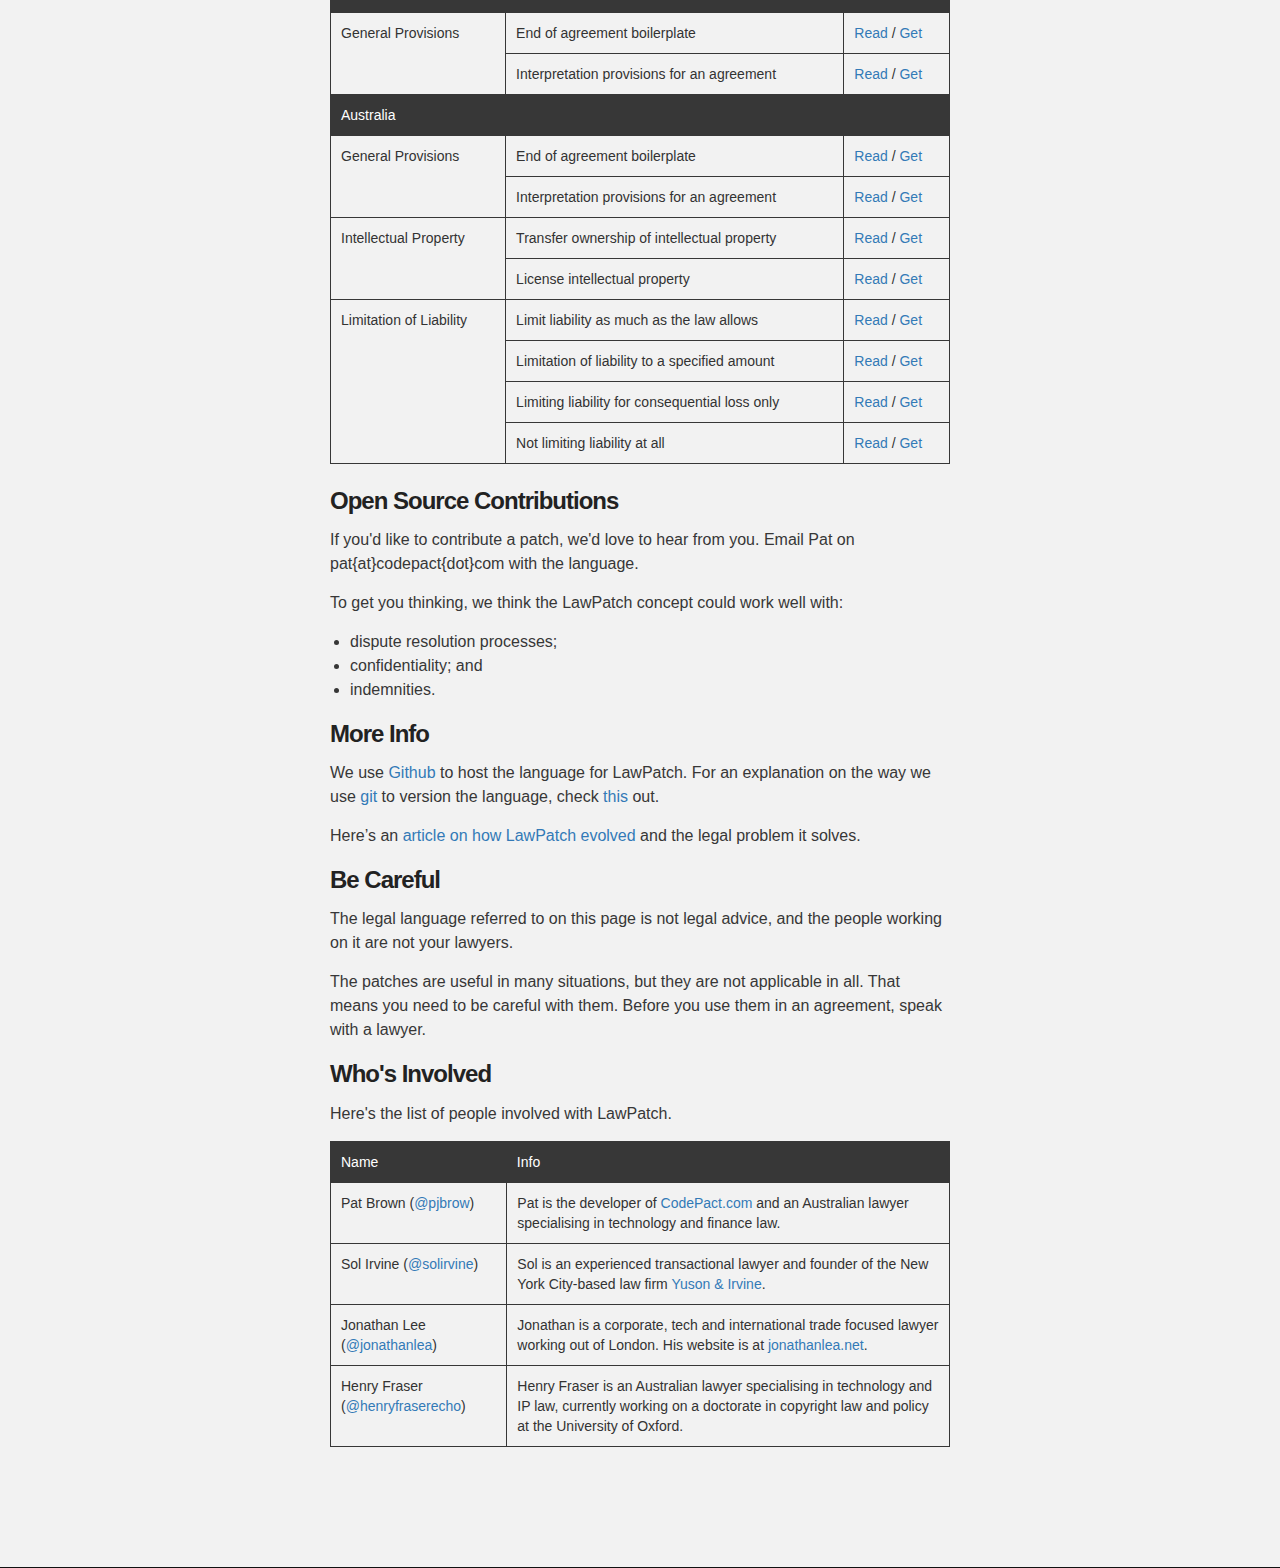
==== commit 7e059dd3: "Update index.html" ====
--- a/index.html
+++ b/index.html
@@ -224,9 +224,6 @@
                 on the way we use <a href="https://git-scm.com/">git</a> to version the language, check <a href="https://github.com/lawpatch/lawpatch-docs/blob/master/versioning.md">this</a> out.</p>
             <p>Here’s an <a href="http://blog.codepact.com/lawpatch/">article on how LawPatch evolved</a> and
                 the legal problem it solves.</p>
-            <p>We're also experimenting with an open source legal dictionary
-                <a href="https://github.com/lawpatch/dictionary">here</a>.
-            </p>
             <h3>Be Careful</h3>
             <p>
                 The legal language referred to on this page is not legal advice, and the people
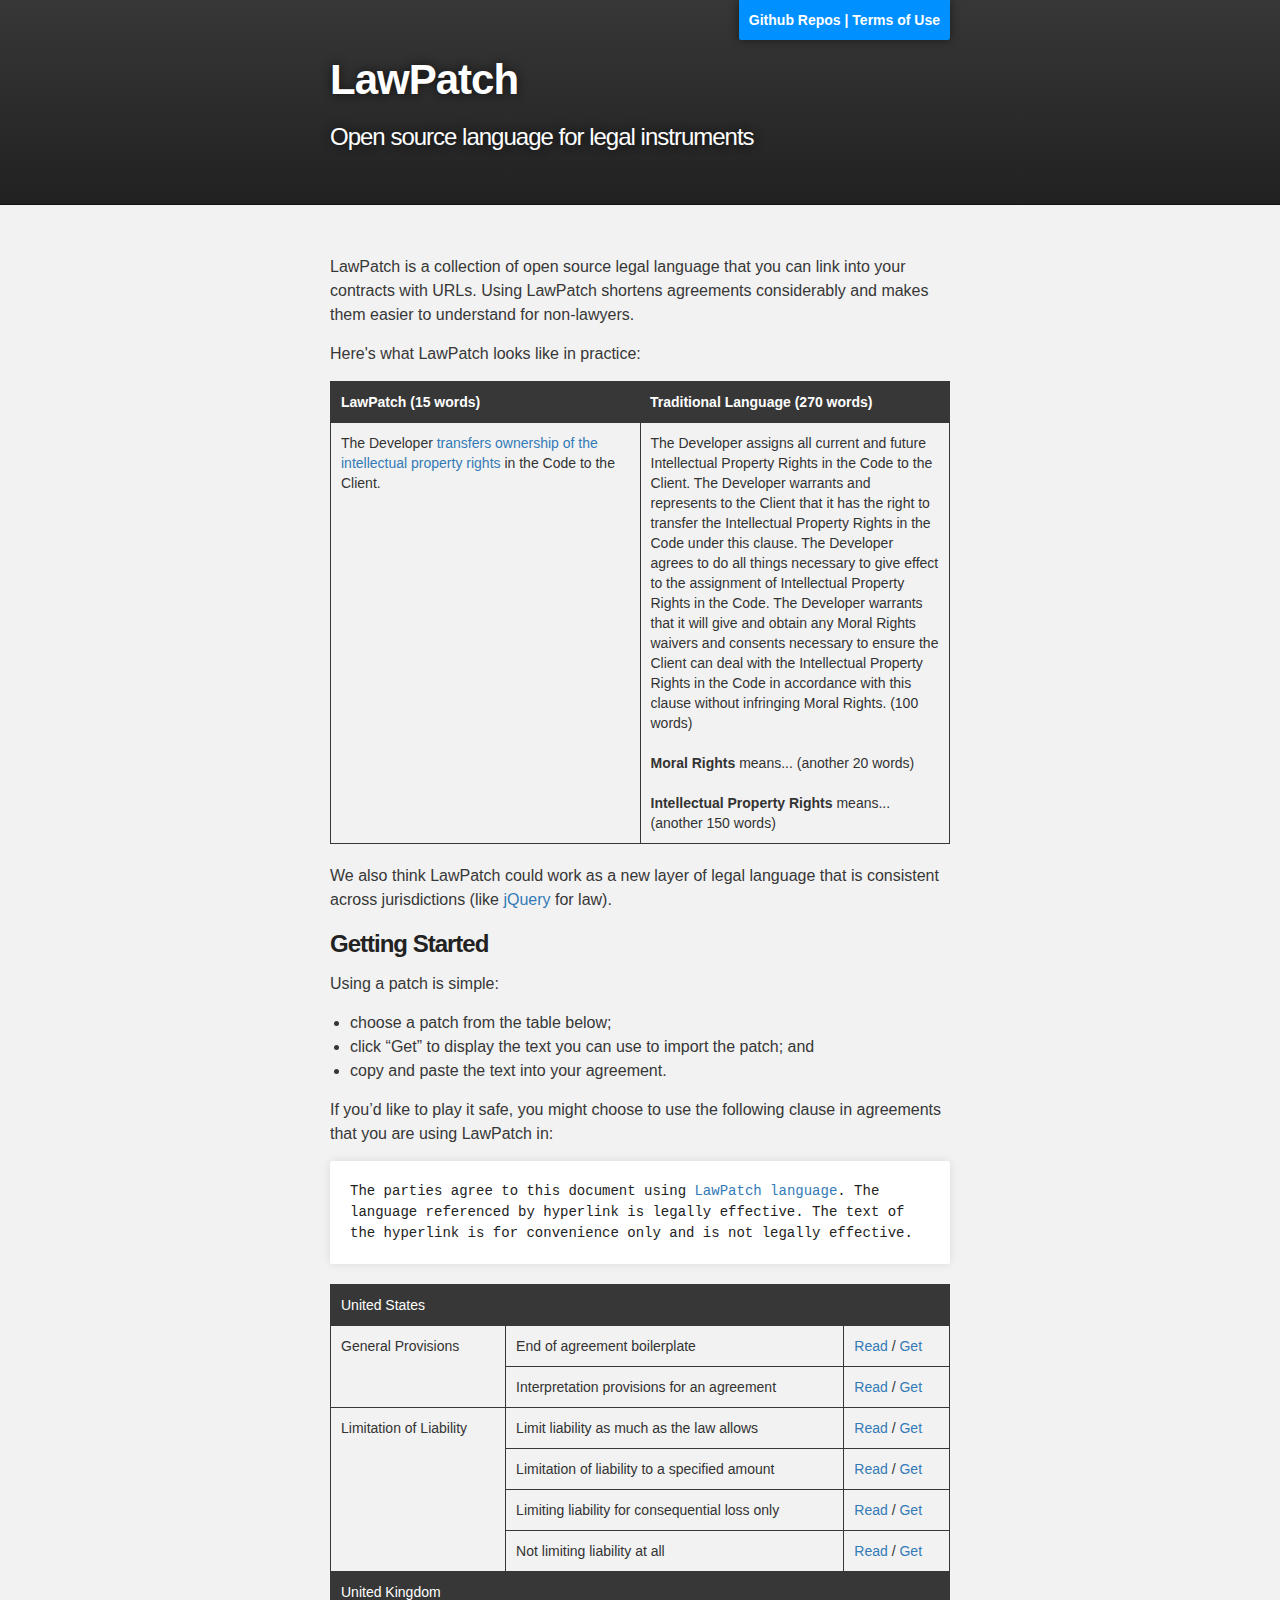
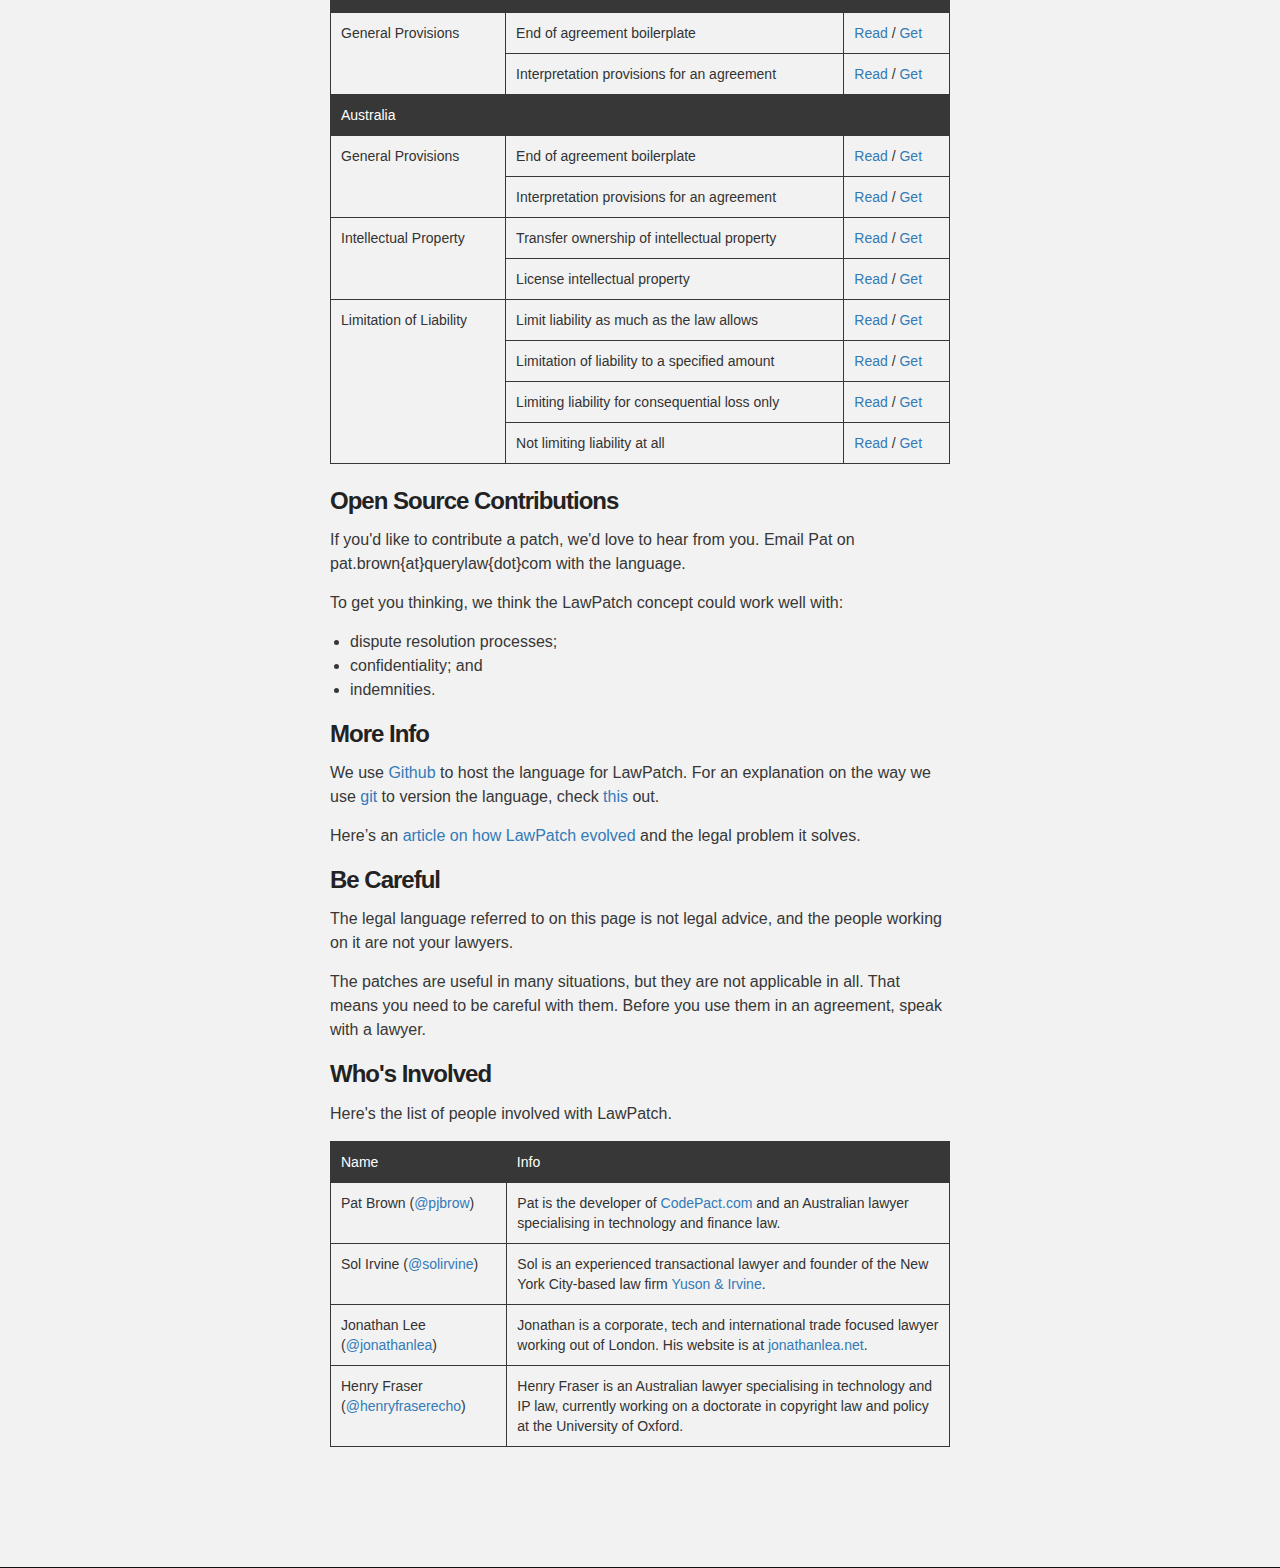
==== commit 407317ff: "Update index.html" ====
--- a/index.html
+++ b/index.html
@@ -208,7 +208,7 @@
             <h3>Open Source Contributions</h3>
 
             <p>If you'd like to contribute a patch, we'd love to hear from you. Email
-                Pat on pat{at}codepact{dot}com with the language.
+                Pat on pat.brown{at}querylaw{dot}com with the language.
                 </p>
             <p>To get you thinking, we think the LawPatch concept could work well
                 with:
@@ -222,7 +222,7 @@
             <h3>More Info</h3>
             <p>We use <a href="http://github.com">Github</a> to host the language for LawPatch. For an explanation
                 on the way we use <a href="https://git-scm.com/">git</a> to version the language, check <a href="https://github.com/lawpatch/lawpatch-docs/blob/master/versioning.md">this</a> out.</p>
-            <p>Here’s an <a href="http://blog.codepact.com/lawpatch/">article on how LawPatch evolved</a> and
+            <p>Here’s an <a href="https://querylaw.com/au/articles/comprehensible_agreements">article on how LawPatch evolved</a> and
                 the legal problem it solves.</p>
             <h3>Be Careful</h3>
             <p>
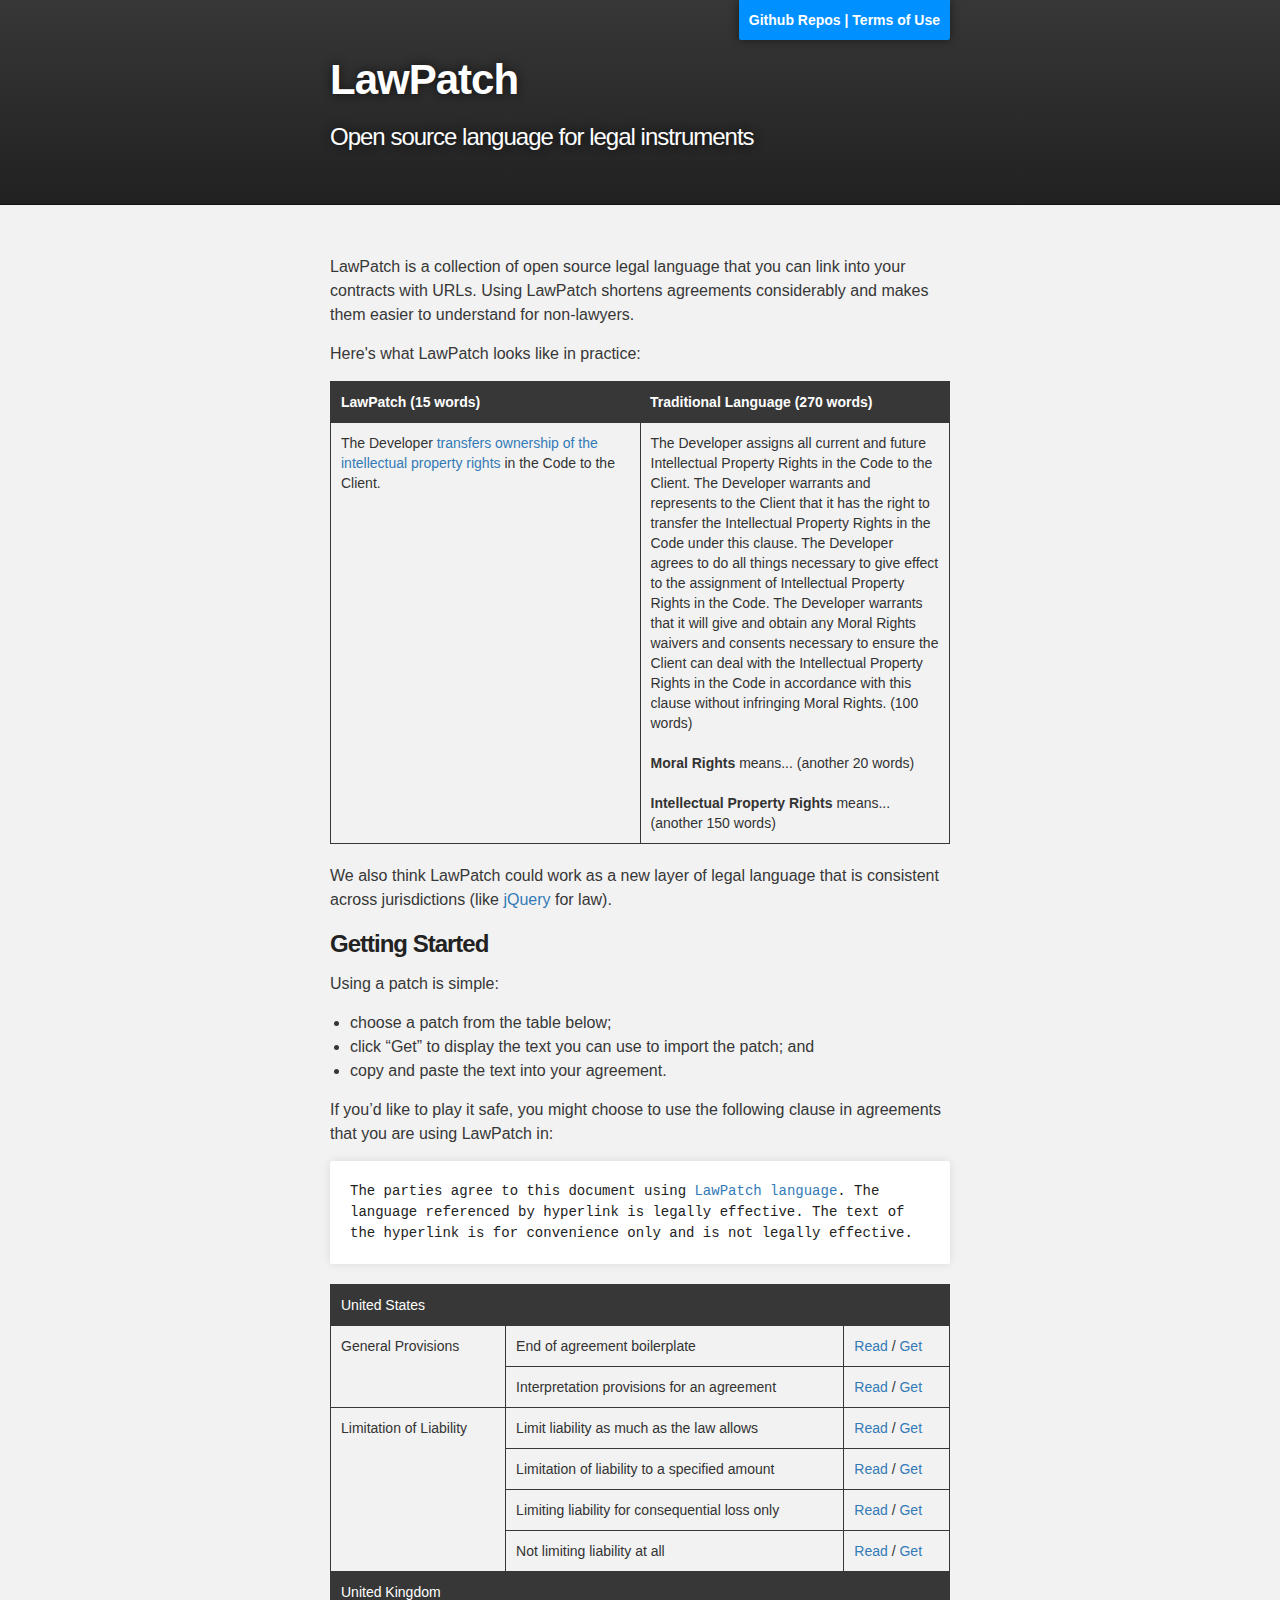
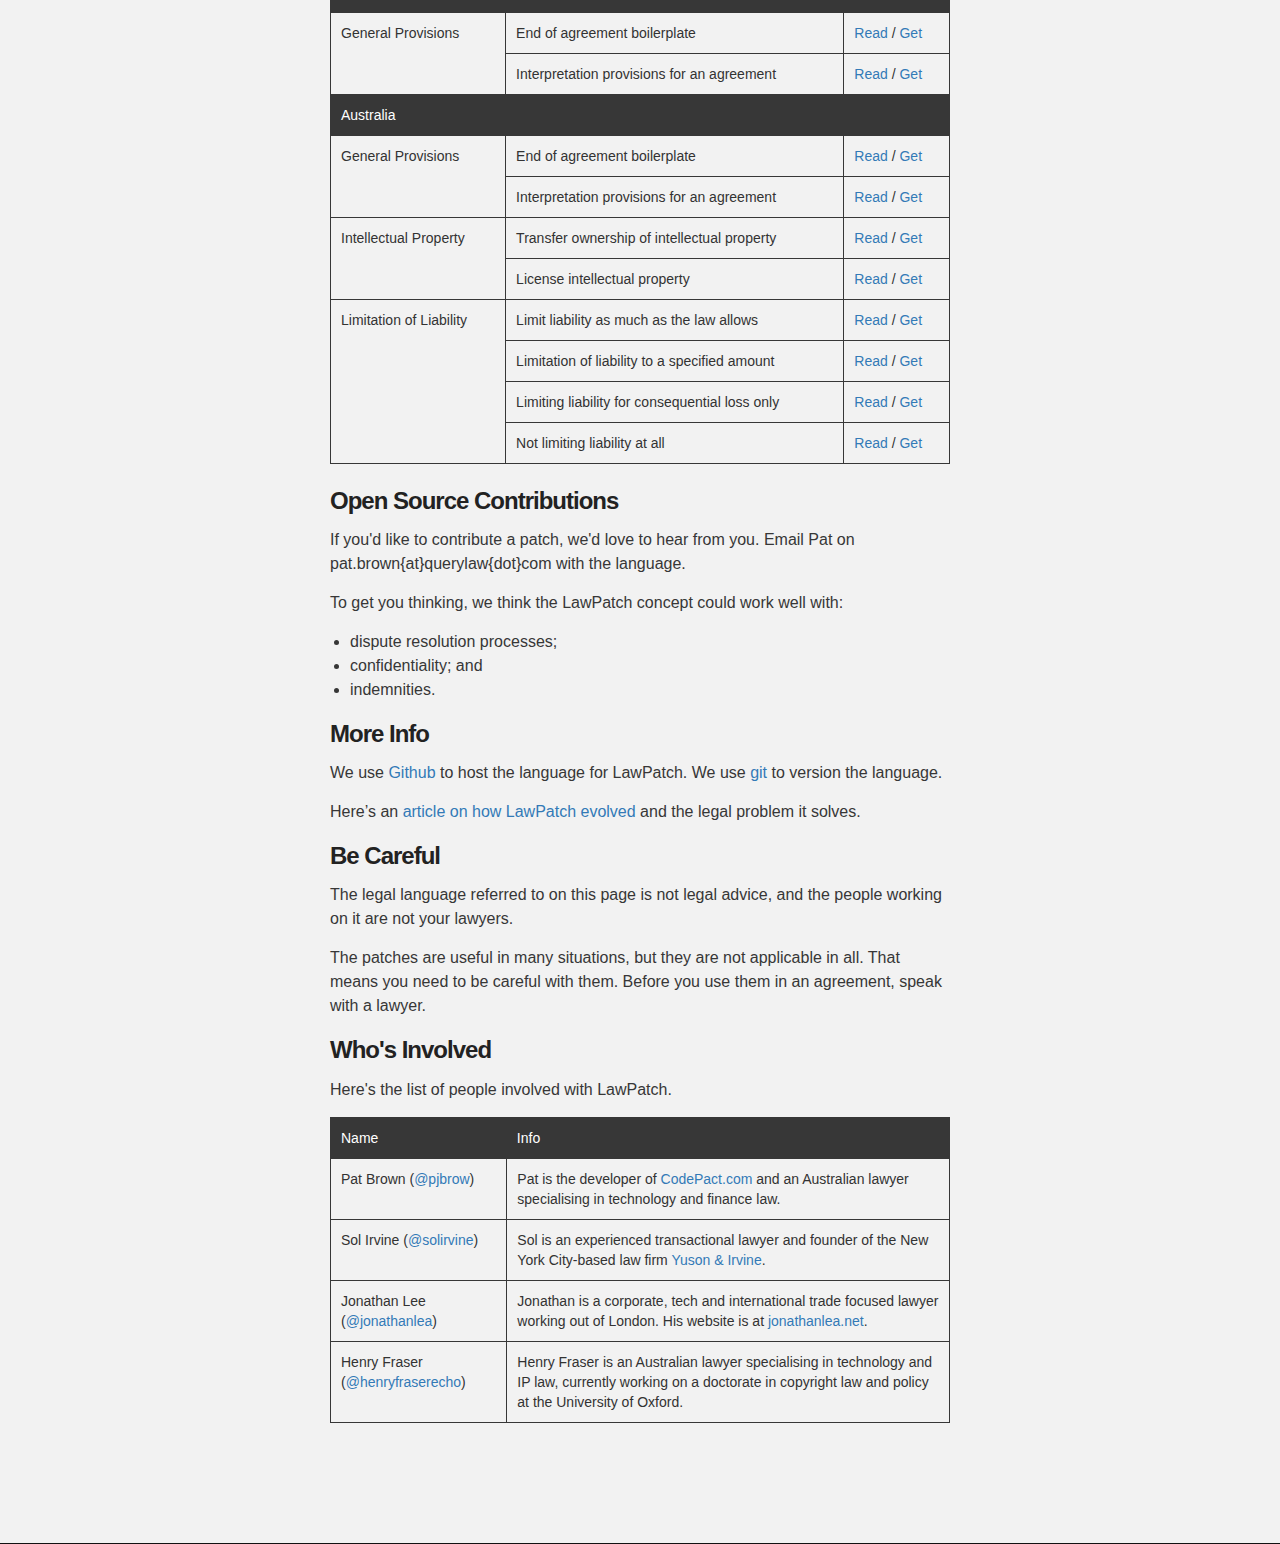
==== commit a0545ab4: "Update index.html" ====
--- a/index.html
+++ b/index.html
@@ -220,8 +220,8 @@
             </ul>
 
             <h3>More Info</h3>
-            <p>We use <a href="http://github.com">Github</a> to host the language for LawPatch. For an explanation
-                on the way we use <a href="https://git-scm.com/">git</a> to version the language, check <a href="https://github.com/lawpatch/lawpatch-docs/blob/master/versioning.md">this</a> out.</p>
+            <p>We use <a href="http://github.com">Github</a> to host the language for LawPatch. We use
+                <a href="https://git-scm.com/">git</a> to version the language.</p>
             <p>Here’s an <a href="https://querylaw.com/au/articles/comprehensible_agreements">article on how LawPatch evolved</a> and
                 the legal problem it solves.</p>
             <h3>Be Careful</h3>
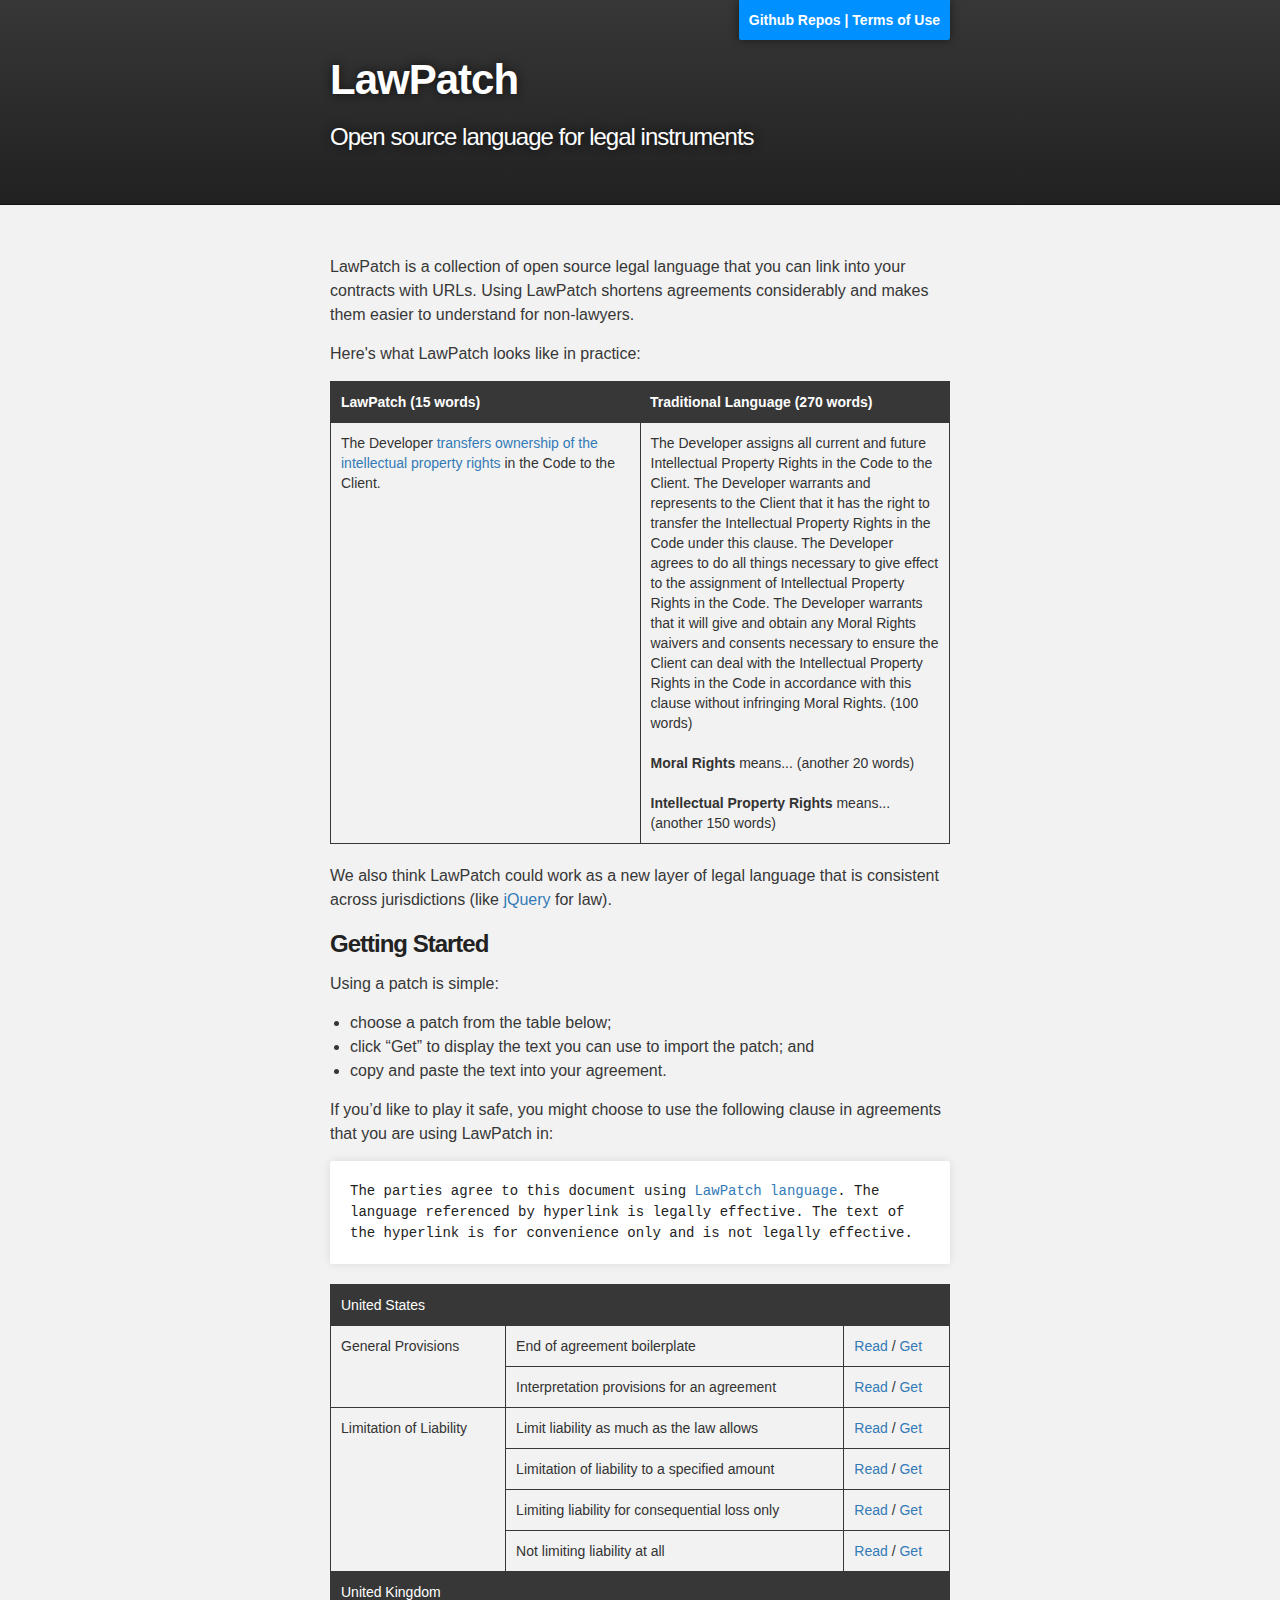
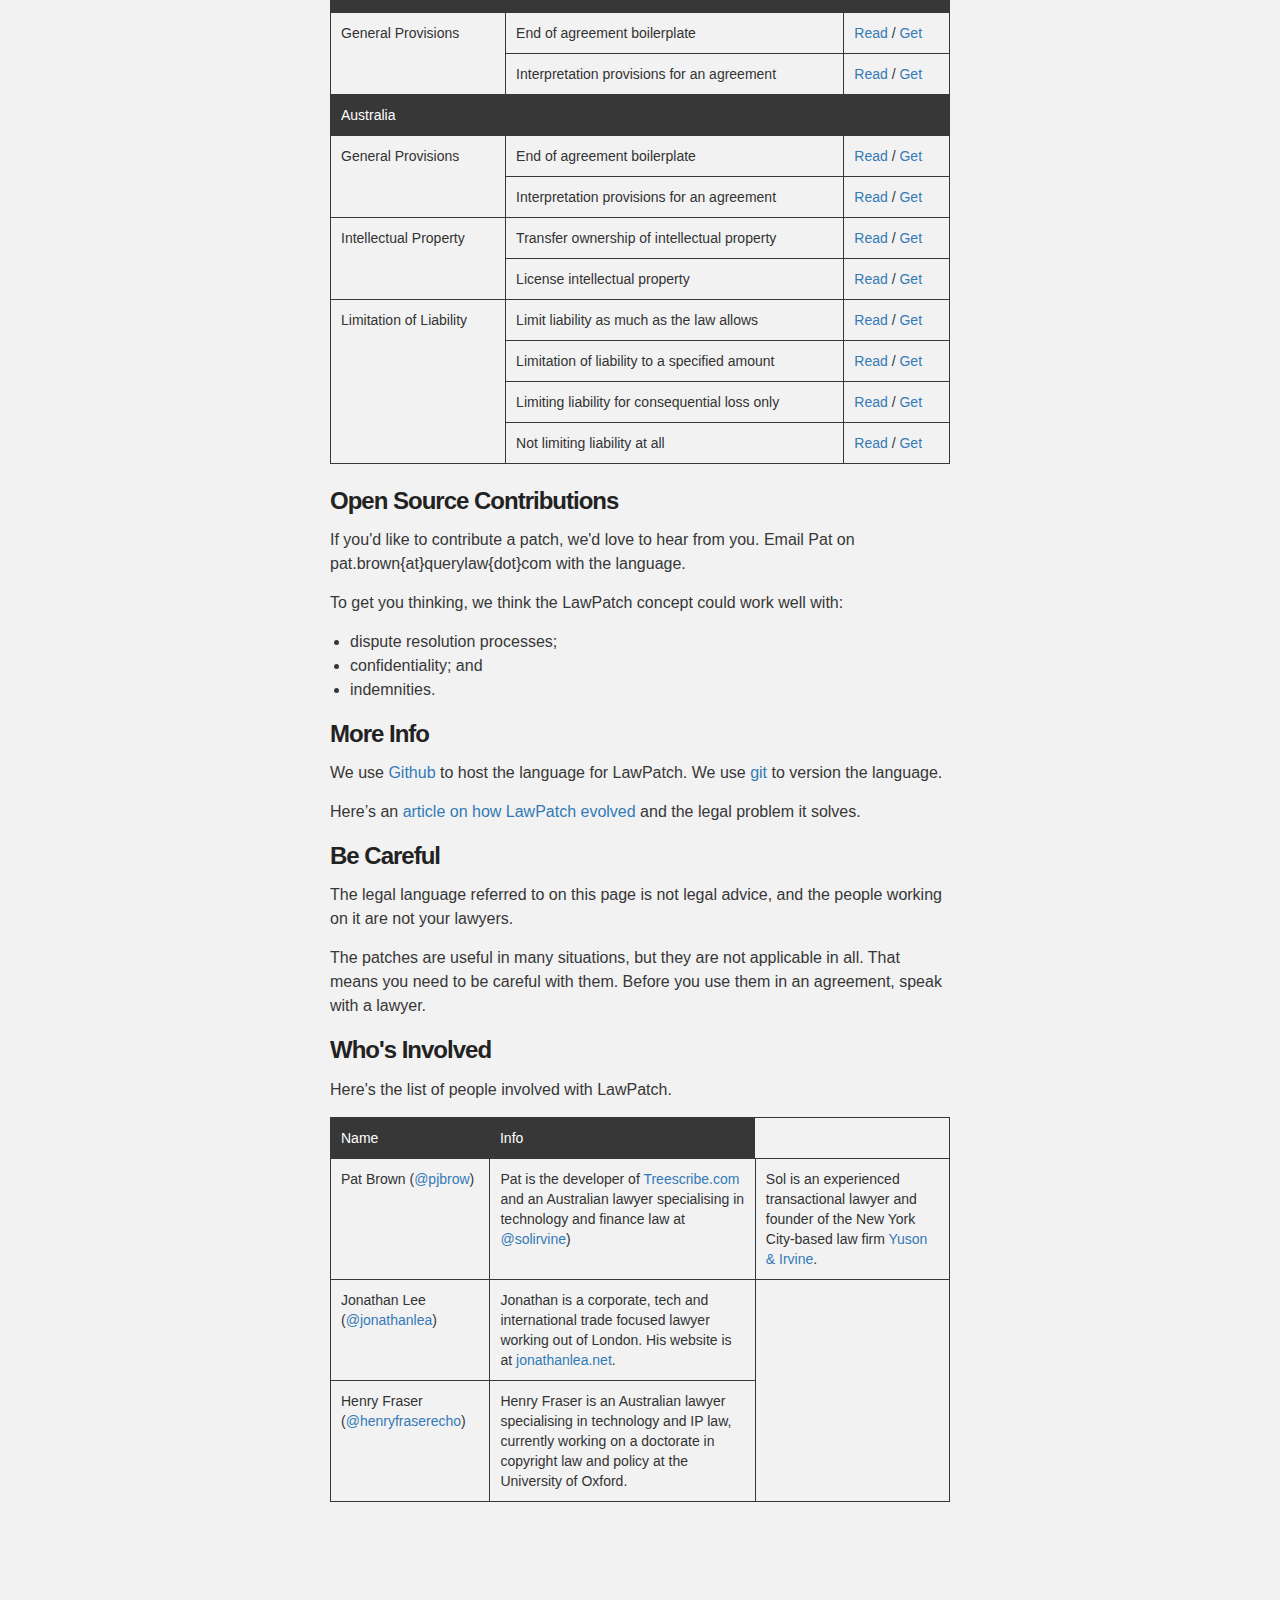
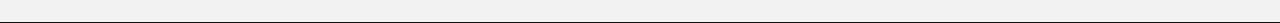
==== commit 937ca0cd: "Update index.html" ====
--- a/index.html
+++ b/index.html
@@ -244,9 +244,9 @@
                 </tr>
                 <tr>
                     <td>Pat Brown (<a href="https://twitter.com/pjbrow">@pjbrow</a>)</td>
-                    <td>Pat is the developer of <a href="http://codepact.com">CodePact.com</a> and
+                    <td>Pat is the developer of <a href="http://treescribe.com">Treescribe.com</a> and
                         an Australian lawyer specialising in technology and finance
-                        law.
+                        law at <a href="http://querylaw.com>Query Law</a>.
                     </td>
                 </tr>
                 <tr>
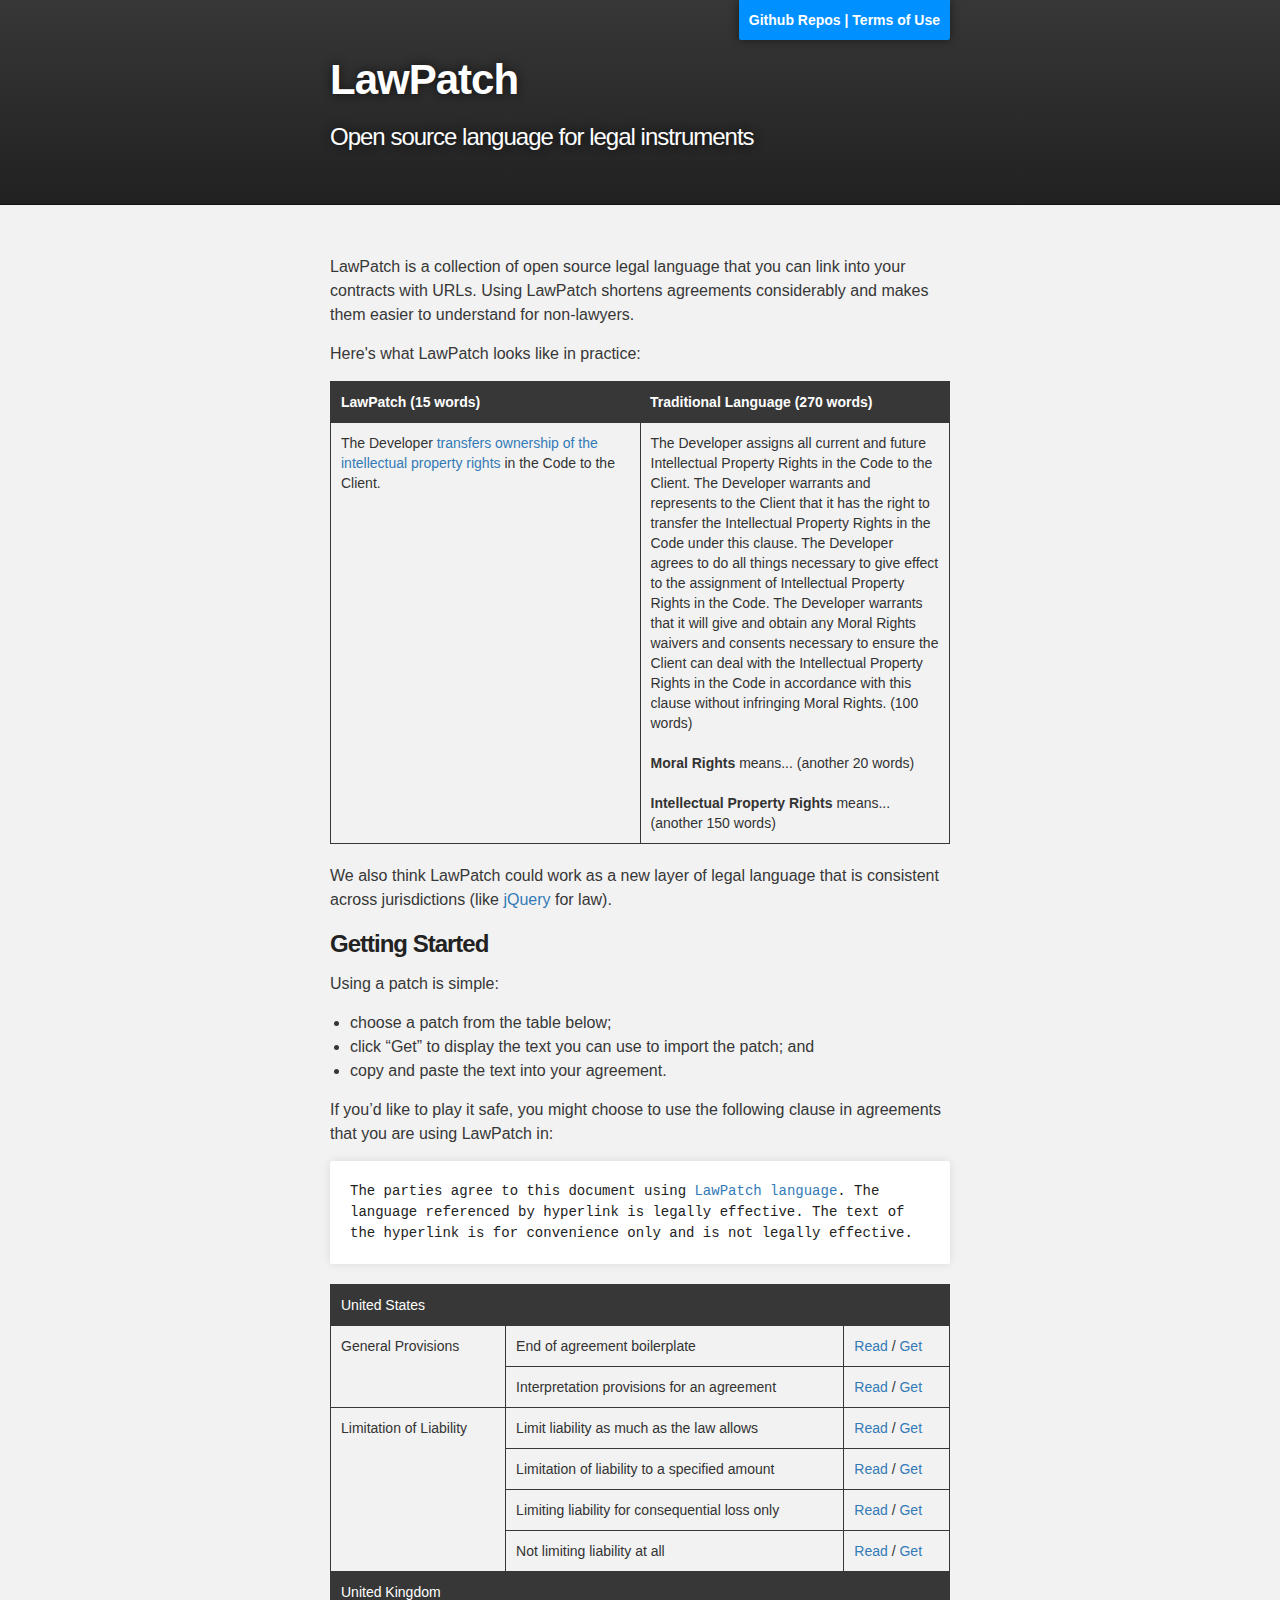
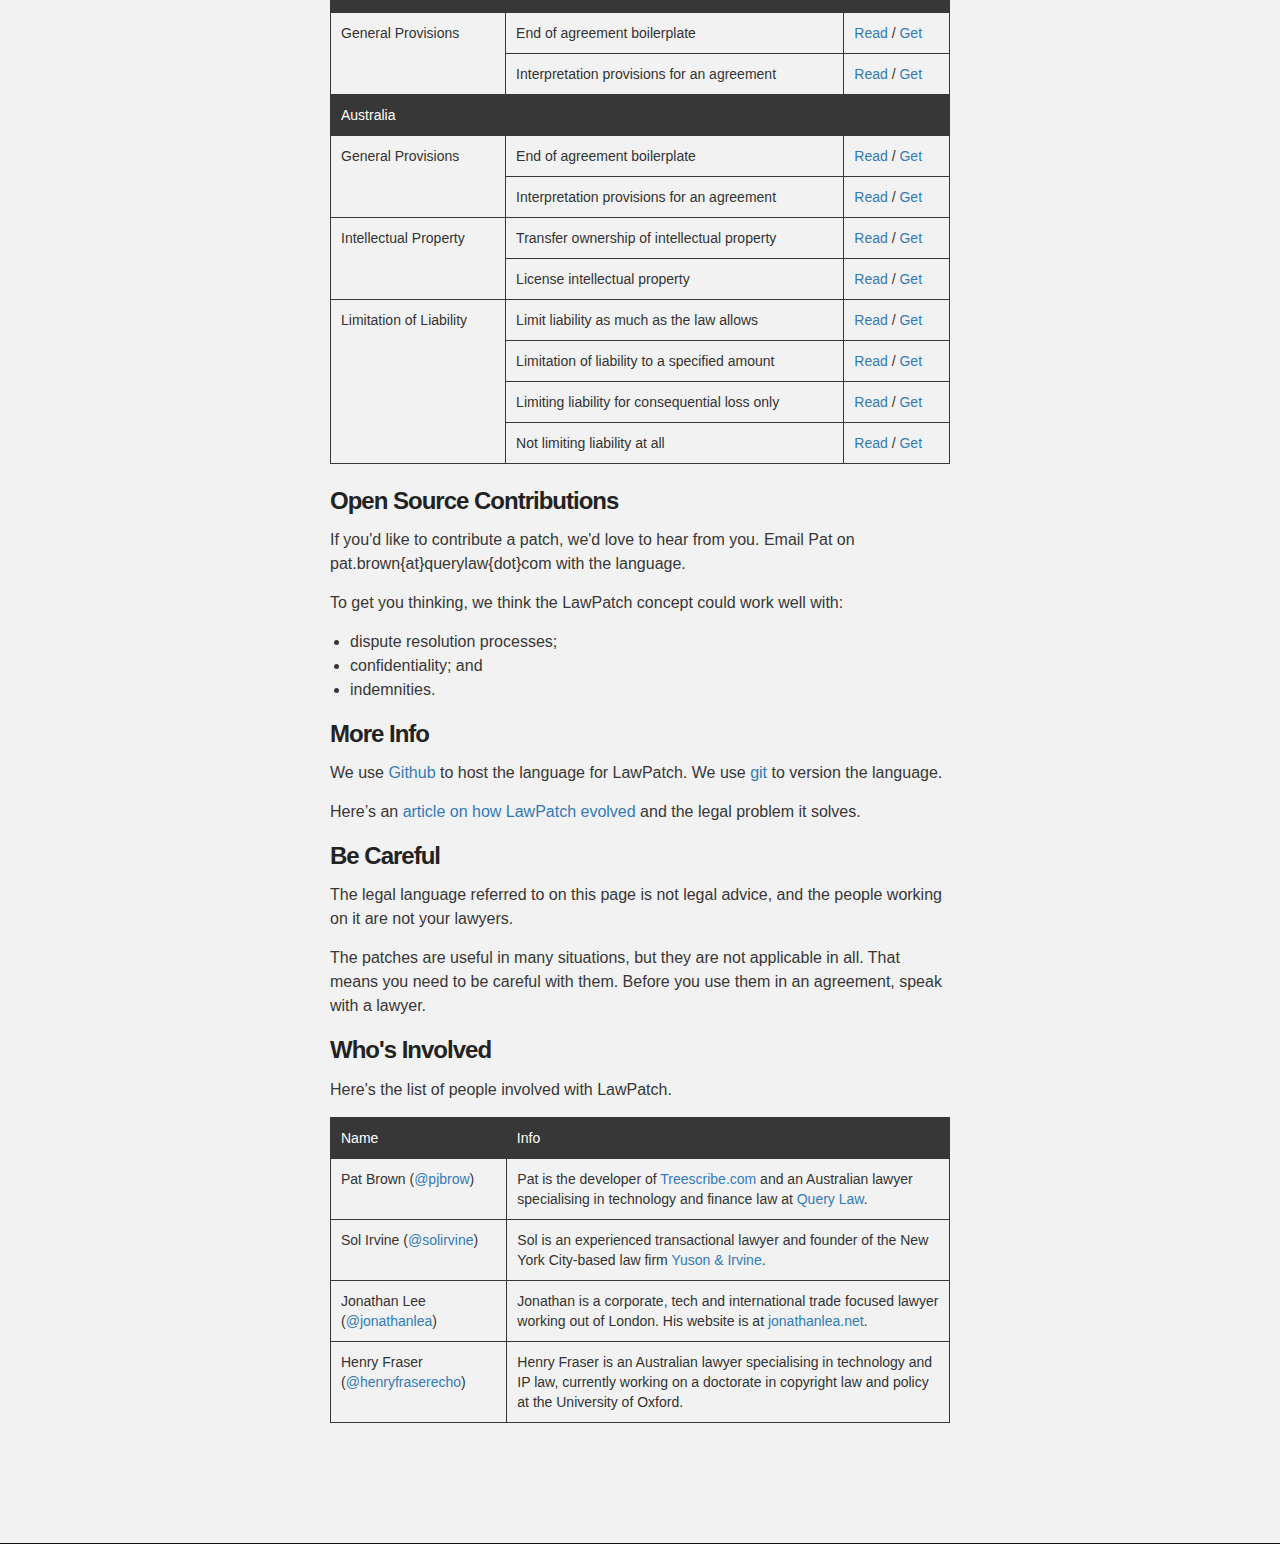
==== commit ee1fcd7b: "Update index.html" ====
--- a/index.html
+++ b/index.html
@@ -246,7 +246,7 @@
                     <td>Pat Brown (<a href="https://twitter.com/pjbrow">@pjbrow</a>)</td>
                     <td>Pat is the developer of <a href="http://treescribe.com">Treescribe.com</a> and
                         an Australian lawyer specialising in technology and finance
-                        law at <a href="http://querylaw.com>Query Law</a>.
+                        law at <a href="http://querylaw.com">Query Law</a>.
                     </td>
                 </tr>
                 <tr>
